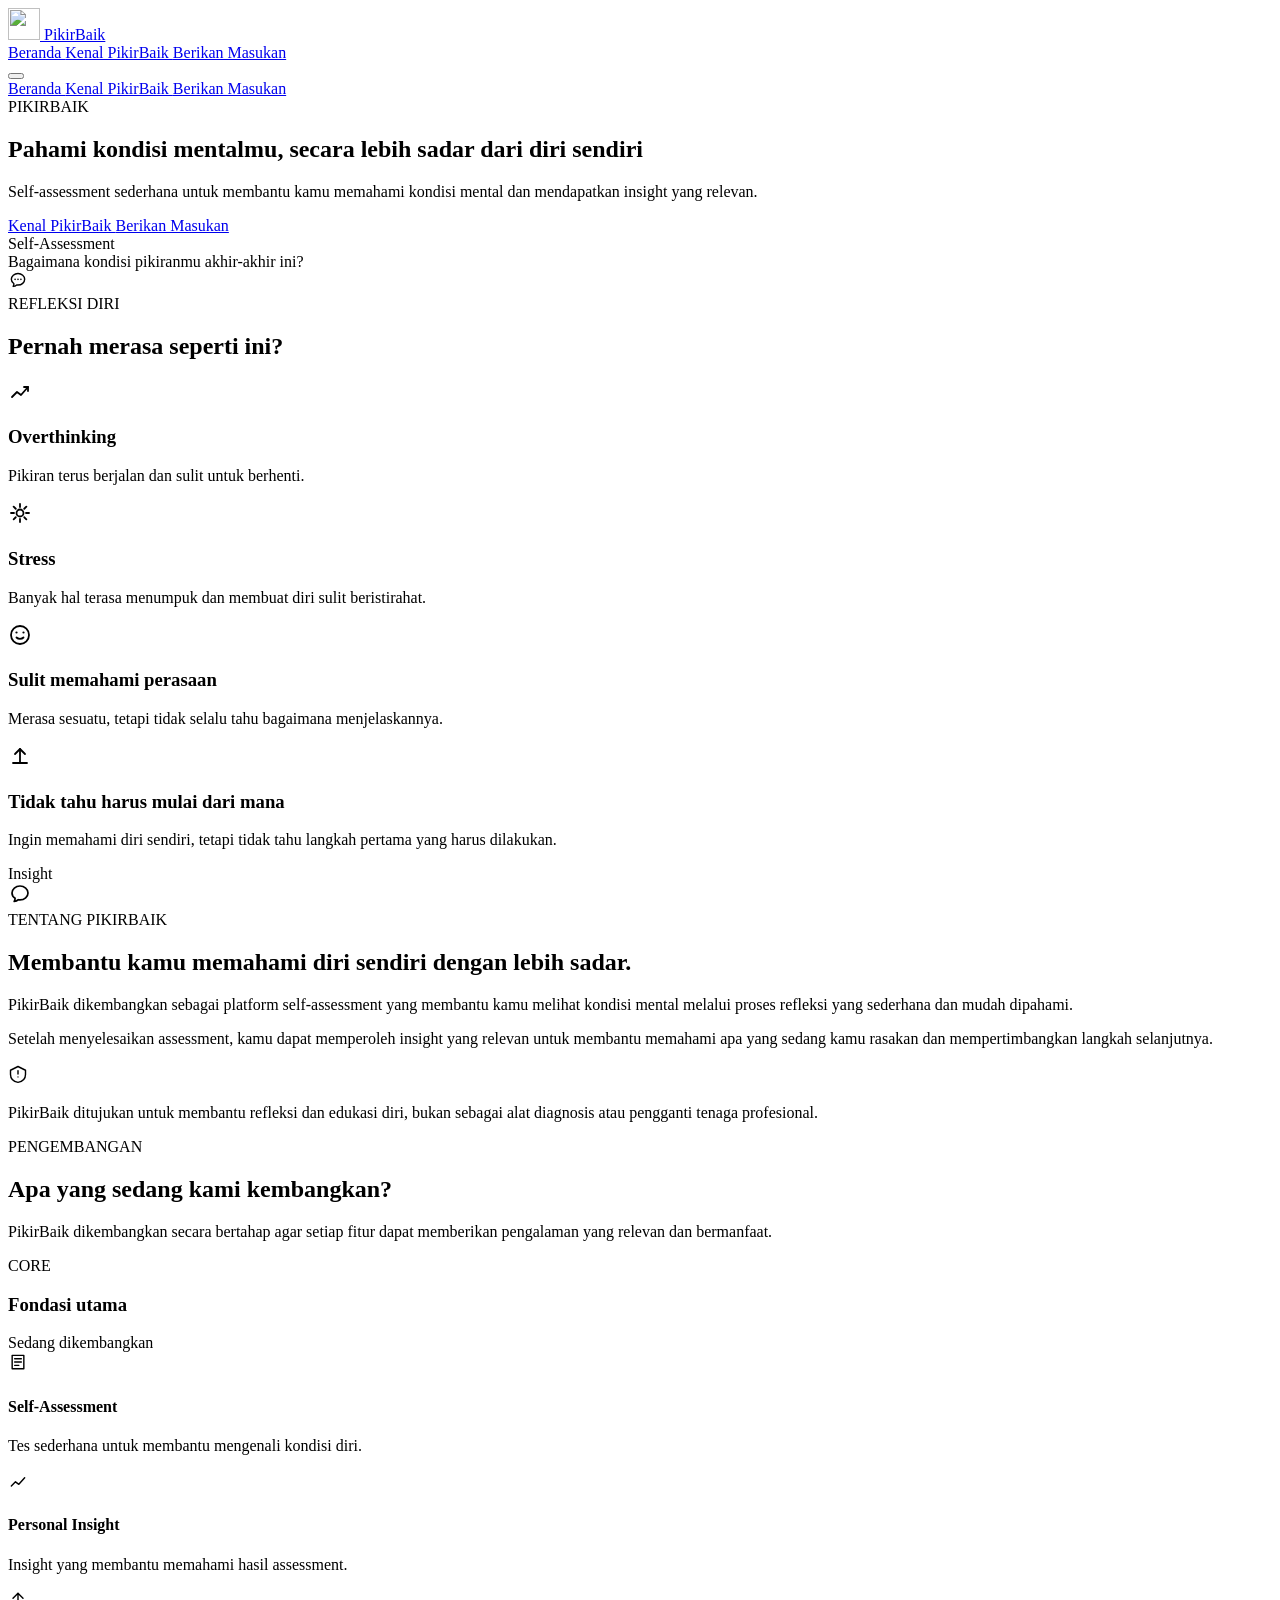
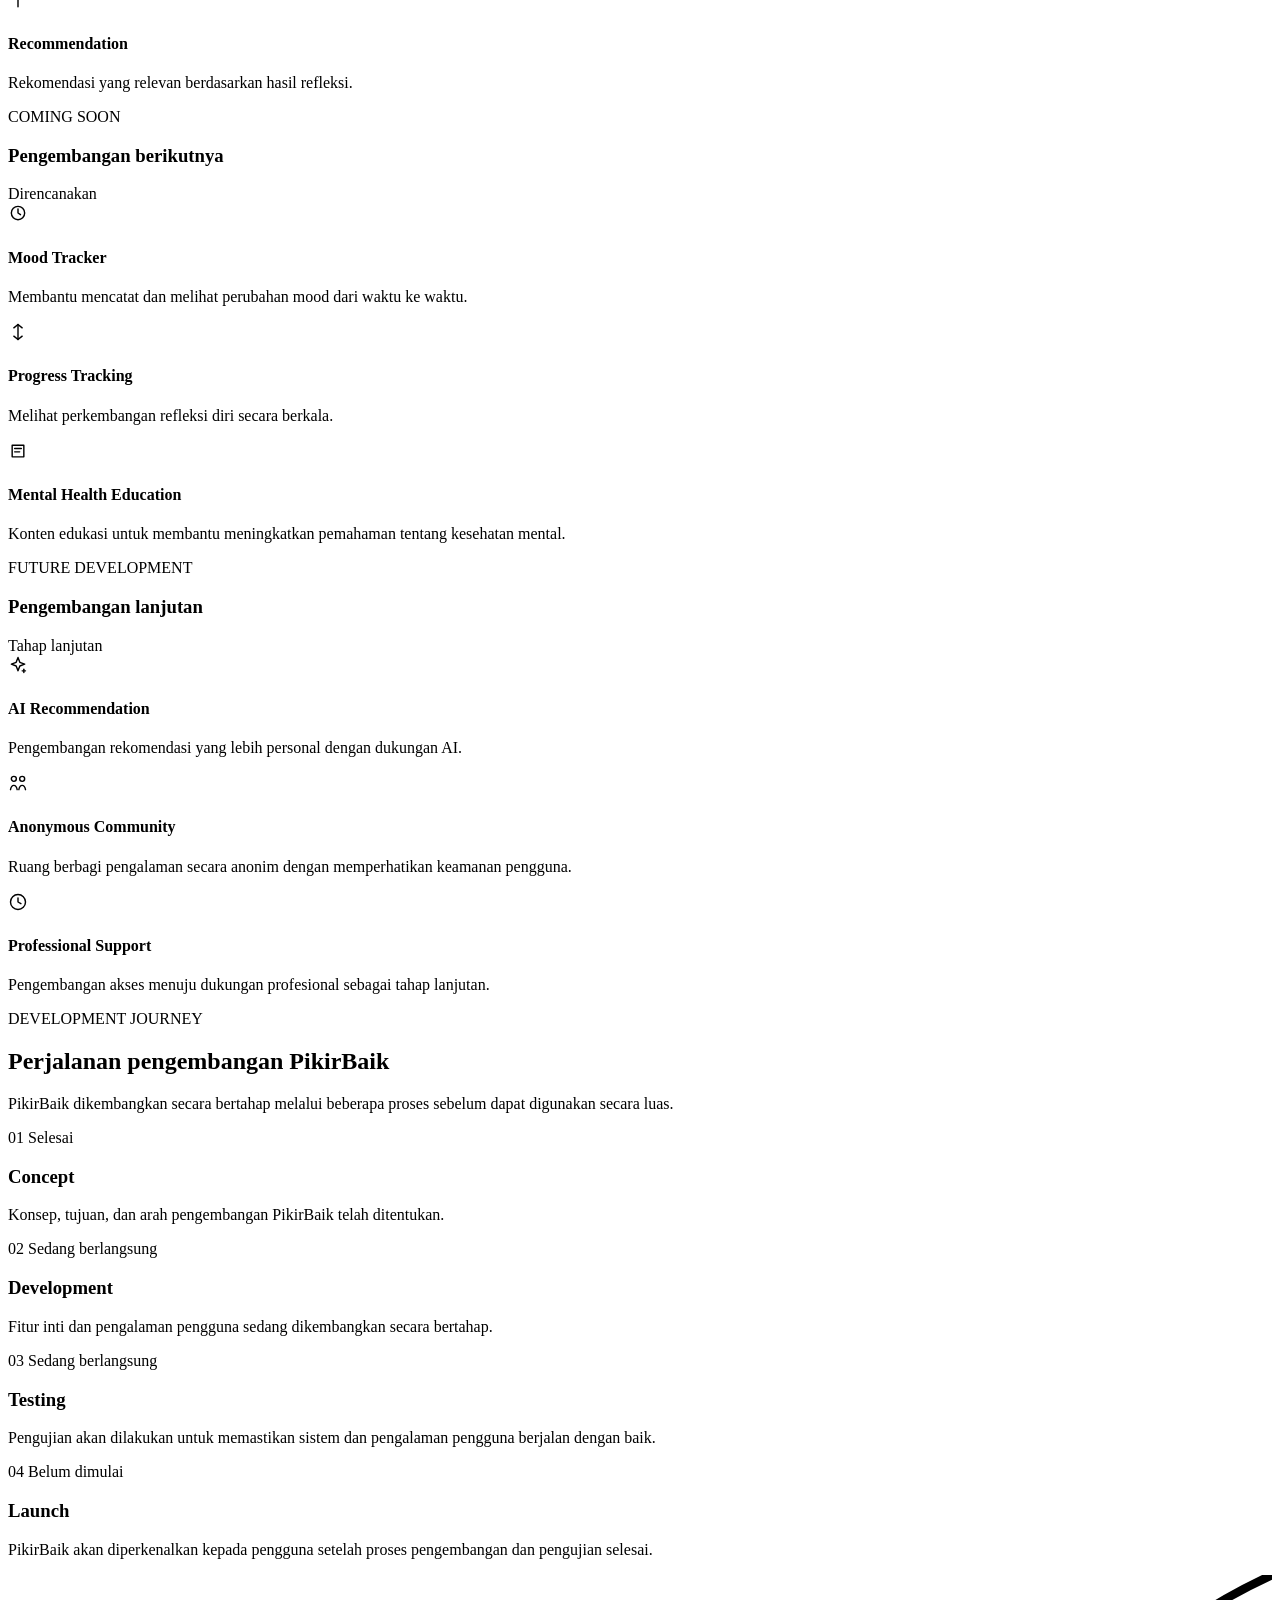
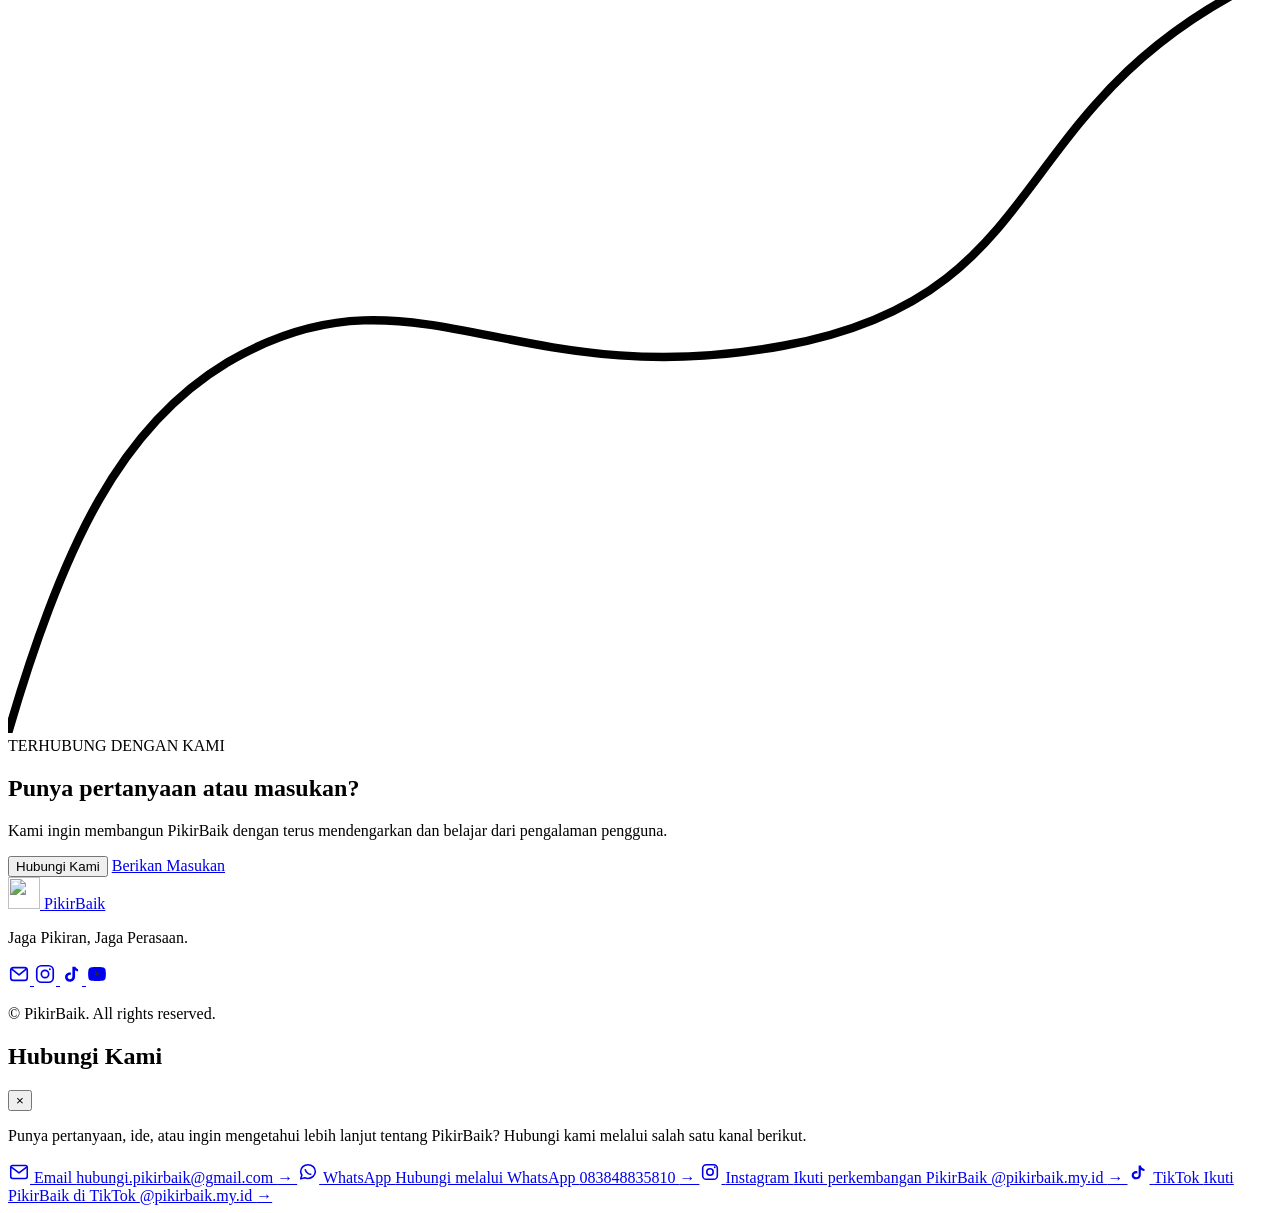
==== index.html @ a019f620 "Add files via upload" ====
<!DOCTYPE html>
<html lang="id">
<head>
    <meta charset="UTF-8">

    <meta
        name="viewport"
        content="width=device-width, initial-scale=1.0"
    >

    <meta
        name="description"
        content="PikirBaik adalah platform self-assessment yang membantu kamu memahami kondisi mental secara lebih sadar melalui refleksi, insight, dan rekomendasi yang relevan."
    >

    <meta
        name="robots"
        content="index, follow"
    >

    <meta
        name="theme-color"
        content="#7C6CE5"
    >

    <title>PikirBaik — Jaga Pikiran, Jaga Perasaan</title>

    <!-- =====================================================
         FONT
    ====================================================== -->
    <link
        rel="preconnect"
        href="https://fonts.googleapis.com"
    >

    <link
        rel="preconnect"
        href="https://fonts.gstatic.com"
        crossorigin
    >

    <link
        href="https://fonts.googleapis.com/css2?family=Inter:wght@400;500;600;700&display=swap"
        rel="stylesheet"
    >

    <!-- =====================================================
         STYLESHEET
    ====================================================== -->
    <link
        rel="stylesheet"
        href="css/style.css"
    >
</head>

<body>

    <!-- =====================================================
         HEADER / NAVIGATION
    ====================================================== -->

    <header class="site-header">

        <nav
            class="navbar container"
            aria-label="Navigasi utama"
        >

            <!-- Brand -->
            <a
                class="navbar-brand"
                href="index.html"
                aria-label="PikirBaik — Beranda"
            >
                <span
                    class="navbar-logo"
                    aria-hidden="true"
                >
                    <img
                        src="assets/images/logo.png"
                        alt=""
                        width="32"
                        height="32"
                    >
                </span>

                <span class="navbar-brand-text">
                    PikirBaik
                </span>
            </a>


            <!-- Desktop Navigation -->
            <div class="desktop-nav">

                <a
                    class="nav-link active"
                    href="index.html"
                    aria-current="page"
                >
                    Beranda
                </a>

                <a
                    class="nav-link"
                    href="kenal-pikirbaik.html"
                >
                    Kenal PikirBaik
                </a>

                <a
                    class="nav-link nav-link-button"
                    href="feedback.html"
                >
                    Berikan Masukan
                </a>

            </div>


            <!-- Mobile Menu Toggle -->
            <button
                class="mobile-menu-toggle"
                id="mobile-menu-toggle"
                type="button"
                aria-label="Buka menu navigasi"
                aria-expanded="false"
                aria-controls="mobile-nav"
            >
                <span aria-hidden="true"></span>
                <span aria-hidden="true"></span>
                <span aria-hidden="true"></span>
            </button>

        </nav>


        <!-- Mobile Navigation -->
        <div
            class="mobile-nav"
            id="mobile-nav"
            aria-hidden="true"
        >

            <div class="mobile-nav-inner">

                <a
                    class="mobile-nav-link active"
                    href="index.html"
                    aria-current="page"
                >
                    Beranda
                </a>

                <a
                    class="mobile-nav-link"
                    href="kenal-pikirbaik.html"
                >
                    Kenal PikirBaik
                </a>

                <a
                    class="mobile-nav-link mobile-nav-button"
                    href="feedback.html"
                >
                    Berikan Masukan
                </a>

            </div>

        </div>

    </header>


    <!-- =====================================================
         MAIN CONTENT
    ====================================================== -->

    <main>

        <!-- =================================================
             HERO
        ================================================== -->

        <section class="hero">

            <div class="container hero-grid">

                <!-- Hero Content -->
                <div class="hero-content">

                    <span class="section-badge">
                        PIKIRBAIK
                    </span>

                    <h1>
                        Pahami kondisi mentalmu, secara lebih sadar dari diri sendiri
                    </h1>

                    <p class="hero-description">
                        Self-assessment sederhana untuk membantu kamu memahami kondisi mental dan mendapatkan insight yang relevan.
                    </p>

                    <div class="hero-actions">

                        <a
                            class="btn btn-primary"
                            href="kenal-pikirbaik.html"
                        >
                            Kenal PikirBaik
                        </a>

                        <a
                            class="btn btn-secondary"
                            href="feedback.html"
                        >
                            Berikan Masukan
                        </a>

                    </div>

                </div>


                <!-- Hero Visual -->
                <div
                    class="hero-visual"
                    aria-hidden="true"
                >

                    <div class="hero-illustration">

                        <!-- Decorative background -->
                        <div class="hero-orbit hero-orbit-one"></div>
                        <div class="hero-orbit hero-orbit-two"></div>

                        <!-- Main UI Card -->
                        <div class="hero-ui-card">

                            <div class="hero-ui-header">

                                <span class="hero-ui-title">
                                    Self-Assessment
                                </span>

                                <div class="hero-ui-dots">
                                    <span></span>
                                    <span></span>
                                    <span></span>
                                </div>

                            </div>

                            <div class="hero-ui-question">
                                Bagaimana kondisi pikiranmu akhir-akhir ini?
                            </div>

                            <div class="hero-ui-options">

                                <div class="hero-ui-option">
                                    <span class="hero-ui-radio"></span>
                                    <span class="hero-ui-line"></span>
                                </div>

                                <div class="hero-ui-option">
                                    <span class="hero-ui-radio"></span>
                                    <span class="hero-ui-line"></span>
                                </div>

                                <div class="hero-ui-option">
                                    <span class="hero-ui-radio"></span>
                                    <span class="hero-ui-line"></span>
                                </div>

                            </div>

                        </div>


                        <!-- Floating Insight Card -->
                        <div class="hero-floating-card">

                            <div class="hero-floating-icon">
                                <svg
                                    viewBox="0 0 24 24"
                                    width="20"
                                    height="20"
                                    fill="none"
                                    xmlns="http://www.w3.org/2000/svg"
                                >
                                    <path
                                        d="M12 3C7.58 3 4 6.13 4 10C4 12.16 5.2 14.07 7.1 15.3C7.08 16.37 6.83 17.44 6.2 18.5C7.88 18.38 9.34 17.72 10.38 16.72C10.9 16.82 11.44 16.88 12 16.88C16.42 16.88 20 13.75 20 9.88C20 6.13 16.42 3 12 3Z"
                                        stroke="currentColor"
                                        stroke-width="1.7"
                                        stroke-linecap="round"
                                        stroke-linejoin="round"
                                    />

                                    <path
                                        d="M8.5 10H8.51M12 10H12.01M15.5 10H15.51"
                                        stroke="currentColor"
                                        stroke-width="2"
                                        stroke-linecap="round"
                                    />
                                </svg>
                            </div>

                            <div class="hero-floating-lines">
                                <span></span>
                                <span></span>
                            </div>

                        </div>

                    </div>

                </div>

            </div>

        </section>


        <!-- =================================================
             PROBLEM
        ================================================== -->

        <section
            class="section problem-section"
            id="masalah"
        >

            <div class="container">

                <div class="section-heading centered">

                    <span class="section-badge">
                        REFLEKSI DIRI
                    </span>

                    <h2>
                        Pernah merasa seperti ini?
                    </h2>

                </div>


                <div class="problem-grid">

                    <!-- Problem 01 -->
                    <article class="problem-card">

                        <div
                            class="problem-icon"
                            aria-hidden="true"
                        >
                            <svg
                                viewBox="0 0 24 24"
                                width="24"
                                height="24"
                                fill="none"
                                xmlns="http://www.w3.org/2000/svg"
                            >
                                <path
                                    d="M4 17L9 12L13 15L20 7"
                                    stroke="currentColor"
                                    stroke-width="1.8"
                                    stroke-linecap="round"
                                    stroke-linejoin="round"
                                />

                                <path
                                    d="M16 7H20V11"
                                    stroke="currentColor"
                                    stroke-width="1.8"
                                    stroke-linecap="round"
                                    stroke-linejoin="round"
                                />
                            </svg>
                        </div>

                        <h3>
                            Overthinking
                        </h3>

                        <p>
                            Pikiran terus berjalan dan sulit untuk berhenti.
                        </p>

                    </article>


                    <!-- Problem 02 -->
                    <article class="problem-card">

                        <div
                            class="problem-icon"
                            aria-hidden="true"
                        >
                            <svg
                                viewBox="0 0 24 24"
                                width="24"
                                height="24"
                                fill="none"
                                xmlns="http://www.w3.org/2000/svg"
                            >
                                <path
                                    d="M12 3V6"
                                    stroke="currentColor"
                                    stroke-width="1.8"
                                    stroke-linecap="round"
                                />

                                <path
                                    d="M12 18V21"
                                    stroke="currentColor"
                                    stroke-width="1.8"
                                    stroke-linecap="round"
                                />

                                <path
                                    d="M3 12H6"
                                    stroke="currentColor"
                                    stroke-width="1.8"
                                    stroke-linecap="round"
                                />

                                <path
                                    d="M18 12H21"
                                    stroke="currentColor"
                                    stroke-width="1.8"
                                    stroke-linecap="round"
                                />

                                <path
                                    d="M5.64 5.64L7.76 7.76"
                                    stroke="currentColor"
                                    stroke-width="1.8"
                                    stroke-linecap="round"
                                />

                                <path
                                    d="M16.24 16.24L18.36 18.36"
                                    stroke="currentColor"
                                    stroke-width="1.8"
                                    stroke-linecap="round"
                                />

                                <path
                                    d="M18.36 5.64L16.24 7.76"
                                    stroke="currentColor"
                                    stroke-width="1.8"
                                    stroke-linecap="round"
                                />

                                <path
                                    d="M7.76 16.24L5.64 18.36"
                                    stroke="currentColor"
                                    stroke-width="1.8"
                                    stroke-linecap="round"
                                />

                                <circle
                                    cx="12"
                                    cy="12"
                                    r="3.5"
                                    stroke="currentColor"
                                    stroke-width="1.8"
                                />
                            </svg>
                        </div>

                        <h3>
                            Stress
                        </h3>

                        <p>
                            Banyak hal terasa menumpuk dan membuat diri sulit beristirahat.
                        </p>

                    </article>


                    <!-- Problem 03 -->
                    <article class="problem-card">

                        <div
                            class="problem-icon"
                            aria-hidden="true"
                        >
                            <svg
                                viewBox="0 0 24 24"
                                width="24"
                                height="24"
                                fill="none"
                                xmlns="http://www.w3.org/2000/svg"
                            >
                                <path
                                    d="M12 21C16.97 21 21 16.97 21 12C21 7.03 16.97 3 12 3C7.03 3 3 7.03 3 12C3 16.97 7.03 21 12 21Z"
                                    stroke="currentColor"
                                    stroke-width="1.8"
                                />

                                <path
                                    d="M8.5 14.5C9.43 15.43 10.61 15.9 12 15.9C13.39 15.9 14.57 15.43 15.5 14.5"
                                    stroke="currentColor"
                                    stroke-width="1.8"
                                    stroke-linecap="round"
                                />

                                <path
                                    d="M8.5 9.5H8.51"
                                    stroke="currentColor"
                                    stroke-width="2.2"
                                    stroke-linecap="round"
                                />

                                <path
                                    d="M15.5 9.5H15.51"
                                    stroke="currentColor"
                                    stroke-width="2.2"
                                    stroke-linecap="round"
                                />
                            </svg>
                        </div>

                        <h3>
                            Sulit memahami perasaan
                        </h3>

                        <p>
                            Merasa sesuatu, tetapi tidak selalu tahu bagaimana menjelaskannya.
                        </p>

                    </article>


                    <!-- Problem 04 -->
                    <article class="problem-card">

                        <div
                            class="problem-icon"
                            aria-hidden="true"
                        >
                            <svg
                                viewBox="0 0 24 24"
                                width="24"
                                height="24"
                                fill="none"
                                xmlns="http://www.w3.org/2000/svg"
                            >
                                <path
                                    d="M12 19V5"
                                    stroke="currentColor"
                                    stroke-width="1.8"
                                    stroke-linecap="round"
                                />

                                <path
                                    d="M7 10L12 5L17 10"
                                    stroke="currentColor"
                                    stroke-width="1.8"
                                    stroke-linecap="round"
                                    stroke-linejoin="round"
                                />

                                <path
                                    d="M5 19H19"
                                    stroke="currentColor"
                                    stroke-width="1.8"
                                    stroke-linecap="round"
                                />
                            </svg>
                        </div>

                        <h3>
                            Tidak tahu harus mulai dari mana
                        </h3>

                        <p>
                            Ingin memahami diri sendiri, tetapi tidak tahu langkah pertama yang harus dilakukan.
                        </p>

                    </article>

                </div>

            </div>

        </section>


        <!-- =================================================
             SOLUTION
        ================================================== -->

        <section
            class="section solution-section"
            id="tentang-pikirbaik"
        >

            <div class="container solution-grid">

                <!-- Solution Visual -->
                <div
                    class="solution-visual"
                    aria-hidden="true"
                >

                    <div class="solution-illustration">

                        <div class="solution-card solution-card-main">

                            <div class="solution-card-header">

                                <span class="solution-card-label">
                                    Insight
                                </span>

                                <span class="solution-card-dot"></span>

                            </div>

                            <div class="solution-card-content">

                                <div class="solution-card-icon">
                                    <svg
                                        viewBox="0 0 24 24"
                                        width="24"
                                        height="24"
                                        fill="none"
                                        xmlns="http://www.w3.org/2000/svg"
                                    >
                                        <path
                                            d="M12 3C7.58 3 4 6.13 4 10C4 12.16 5.2 14.07 7.1 15.3C7.08 16.37 6.83 17.44 6.2 18.5C7.88 18.38 9.34 17.72 10.38 16.72C10.9 16.82 11.44 16.88 12 16.88C16.42 16.88 20 13.75 20 9.88C20 6.13 16.42 3 12 3Z"
                                            stroke="currentColor"
                                            stroke-width="1.7"
                                            stroke-linecap="round"
                                            stroke-linejoin="round"
                                        />
                                    </svg>
                                </div>

                                <div class="solution-card-lines">
                                    <span></span>
                                    <span></span>
                                    <span></span>
                                </div>

                            </div>

                        </div>

                    </div>

                </div>


                <!-- Solution Content -->
                <div class="solution-content">

                    <span class="section-badge">
                        TENTANG PIKIRBAIK
                    </span>

                    <h2>
                        Membantu kamu memahami diri sendiri dengan lebih sadar.
                    </h2>

                    <p>
                        PikirBaik dikembangkan sebagai platform self-assessment yang membantu kamu melihat kondisi mental melalui proses refleksi yang sederhana dan mudah dipahami.
                    </p>

                    <p>
                        Setelah menyelesaikan assessment, kamu dapat memperoleh insight yang relevan untuk membantu memahami apa yang sedang kamu rasakan dan mempertimbangkan langkah selanjutnya.
                    </p>

                    <div class="disclaimer">

                        <div
                            class="disclaimer-icon"
                            aria-hidden="true"
                        >
                            <svg
                                viewBox="0 0 24 24"
                                width="20"
                                height="20"
                                fill="none"
                                xmlns="http://www.w3.org/2000/svg"
                            >
                                <path
                                    d="M12 3L21 7.5V12.5C21 17.2 17.8 20.8 12 22C6.2 20.8 3 17.2 3 12.5V7.5L12 3Z"
                                    stroke="currentColor"
                                    stroke-width="1.7"
                                    stroke-linejoin="round"
                                />

                                <path
                                    d="M12 8V12"
                                    stroke="currentColor"
                                    stroke-width="1.7"
                                    stroke-linecap="round"
                                />

                                <circle
                                    cx="12"
                                    cy="15.5"
                                    r="0.8"
                                    fill="currentColor"
                                />
                            </svg>
                        </div>

                        <p>
                            PikirBaik ditujukan untuk membantu refleksi dan edukasi diri, bukan sebagai alat diagnosis atau pengganti tenaga profesional.
                        </p>

                    </div>

                </div>

            </div>

        </section>


        <!-- =================================================
             FEATURES / DEVELOPMENT
        ================================================== -->

        <section
            class="section features-section"
            id="pengembangan"
        >

            <div class="container">

                <div class="section-heading centered">

                    <span class="section-badge">
                        PENGEMBANGAN
                    </span>

                    <h2>
                        Apa yang sedang kami kembangkan?
                    </h2>

                    <p>
                        PikirBaik dikembangkan secara bertahap agar setiap fitur dapat memberikan pengalaman yang relevan dan bermanfaat.
                    </p>

                </div>


                <div class="features-grid">

                    <!-- CORE -->
                    <article class="feature-group-card">

                        <div class="feature-group-header">

                            <div>
                                <span class="feature-group-badge">
                                    CORE
                                </span>

                                <h3>
                                    Fondasi utama
                                </h3>
                            </div>

                            <span class="feature-group-status">
                                Sedang dikembangkan
                            </span>

                        </div>


                        <div class="feature-list">

                            <div class="feature-item">

                                <div
                                    class="feature-item__icon"
                                    aria-hidden="true"
                                >
                                    <svg
                                        viewBox="0 0 24 24"
                                        width="20"
                                        height="20"
                                        fill="none"
                                        xmlns="http://www.w3.org/2000/svg"
                                    >
                                        <path
                                            d="M5 4H19V20H5V4Z"
                                            stroke="currentColor"
                                            stroke-width="1.7"
                                            stroke-linejoin="round"
                                        />

                                        <path
                                            d="M8 8H16"
                                            stroke="currentColor"
                                            stroke-width="1.7"
                                            stroke-linecap="round"
                                        />

                                        <path
                                            d="M8 12H16"
                                            stroke="currentColor"
                                            stroke-width="1.7"
                                            stroke-linecap="round"
                                        />

                                        <path
                                            d="M8 16H13"
                                            stroke="currentColor"
                                            stroke-width="1.7"
                                            stroke-linecap="round"
                                        />
                                    </svg>
                                </div>

                                <div>
                                    <h4 class="feature-item-title">
                                        Self-Assessment
                                    </h4>

                                    <p class="feature-item-description">
                                        Tes sederhana untuk membantu mengenali kondisi diri.
                                    </p>
                                </div>

                            </div>


                            <div class="feature-item">

                                <div
                                    class="feature-item__icon"
                                    aria-hidden="true"
                                >
                                    <svg
                                        viewBox="0 0 24 24"
                                        width="20"
                                        height="20"
                                        fill="none"
                                        xmlns="http://www.w3.org/2000/svg"
                                    >
                                        <path
                                            d="M4 18L9 13L13 16L20 8"
                                            stroke="currentColor"
                                            stroke-width="1.7"
                                            stroke-linecap="round"
                                            stroke-linejoin="round"
                                        />
                                    </svg>
                                </div>

                                <div>
                                    <h4 class="feature-item-title">
                                        Personal Insight
                                    </h4>

                                    <p class="feature-item-description">
                                        Insight yang membantu memahami hasil assessment.
                                    </p>
                                </div>

                            </div>


                            <div class="feature-item">

                                <div
                                    class="feature-item__icon"
                                    aria-hidden="true"
                                >
                                    <svg
                                        viewBox="0 0 24 24"
                                        width="20"
                                        height="20"
                                        fill="none"
                                        xmlns="http://www.w3.org/2000/svg"
                                    >
                                        <path
                                            d="M12 4V20"
                                            stroke="currentColor"
                                            stroke-width="1.7"
                                            stroke-linecap="round"
                                        />

                                        <path
                                            d="M6 10L12 4L18 10"
                                            stroke="currentColor"
                                            stroke-width="1.7"
                                            stroke-linecap="round"
                                            stroke-linejoin="round"
                                        />
                                    </svg>
                                </div>

                                <div>
                                    <h4 class="feature-item-title">
                                        Recommendation
                                    </h4>

                                    <p class="feature-item-description">
                                        Rekomendasi yang relevan berdasarkan hasil refleksi.
                                    </p>
                                </div>

                            </div>

                        </div>

                    </article>


                    <!-- COMING SOON -->
                    <article class="feature-group-card">

                        <div class="feature-group-header">

                            <div>
                                <span class="feature-group-badge">
                                    COMING SOON
                                </span>

                                <h3>
                                    Pengembangan berikutnya
                                </h3>
                            </div>

                            <span class="feature-group-status">
                                Direncanakan
                            </span>

                        </div>


                        <div class="feature-list">

                            <div class="feature-item">

                                <div
                                    class="feature-item__icon"
                                    aria-hidden="true"
                                >
                                    <svg
                                        viewBox="0 0 24 24"
                                        width="20"
                                        height="20"
                                        fill="none"
                                        xmlns="http://www.w3.org/2000/svg"
                                    >
                                        <circle
                                            cx="12"
                                            cy="12"
                                            r="8"
                                            stroke="currentColor"
                                            stroke-width="1.7"
                                        />

                                        <path
                                            d="M12 7V12L15 14"
                                            stroke="currentColor"
                                            stroke-width="1.7"
                                            stroke-linecap="round"
                                            stroke-linejoin="round"
                                        />
                                    </svg>
                                </div>

                                <div>
                                    <h4 class="feature-item-title">
                                        Mood Tracker
                                    </h4>

                                    <p class="feature-item-description">
                                        Membantu mencatat dan melihat perubahan mood dari waktu ke waktu.
                                    </p>
                                </div>

                            </div>


                            <div class="feature-item">

                                <div
                                    class="feature-item__icon"
                                    aria-hidden="true"
                                >
                                    <svg
                                        viewBox="0 0 24 24"
                                        width="20"
                                        height="20"
                                        fill="none"
                                        xmlns="http://www.w3.org/2000/svg"
                                    >
                                        <path
                                            d="M12 3V21"
                                            stroke="currentColor"
                                            stroke-width="1.7"
                                            stroke-linecap="round"
                                        />

                                        <path
                                            d="M7 7L12 3L17 7"
                                            stroke="currentColor"
                                            stroke-width="1.7"
                                            stroke-linecap="round"
                                            stroke-linejoin="round"
                                        />

                                        <path
                                            d="M7 17L12 21L17 17"
                                            stroke="currentColor"
                                            stroke-width="1.7"
                                            stroke-linecap="round"
                                            stroke-linejoin="round"
                                        />
                                    </svg>
                                </div>

                                <div>
                                    <h4 class="feature-item-title">
                                        Progress Tracking
                                    </h4>

                                    <p class="feature-item-description">
                                        Melihat perkembangan refleksi diri secara berkala.
                                    </p>
                                </div>

                            </div>


                            <div class="feature-item">

                                <div
                                    class="feature-item__icon"
                                    aria-hidden="true"
                                >
                                    <svg
                                        viewBox="0 0 24 24"
                                        width="20"
                                        height="20"
                                        fill="none"
                                        xmlns="http://www.w3.org/2000/svg"
                                    >
                                        <path
                                            d="M5 5H19V19H5V5Z"
                                            stroke="currentColor"
                                            stroke-width="1.7"
                                            stroke-linejoin="round"
                                        />

                                        <path
                                            d="M8 9H16"
                                            stroke="currentColor"
                                            stroke-width="1.7"
                                            stroke-linecap="round"
                                        />

                                        <path
                                            d="M8 13H14"
                                            stroke="currentColor"
                                            stroke-width="1.7"
                                            stroke-linecap="round"
                                        />
                                    </svg>
                                </div>

                                <div>
                                    <h4 class="feature-item-title">
                                        Mental Health Education
                                    </h4>

                                    <p class="feature-item-description">
                                        Konten edukasi untuk membantu meningkatkan pemahaman tentang kesehatan mental.
                                    </p>
                                </div>

                            </div>

                        </div>

                    </article>


                    <!-- FUTURE -->
                    <article class="feature-group-card">

                        <div class="feature-group-header">

                            <div>
                                <span class="feature-group-badge">
                                    FUTURE DEVELOPMENT
                                </span>

                                <h3>
                                    Pengembangan lanjutan
                                </h3>
                            </div>

                            <span class="feature-group-status">
                                Tahap lanjutan
                            </span>

                        </div>


                        <div class="feature-list">

                            <div class="feature-item">

                                <div
                                    class="feature-item__icon"
                                    aria-hidden="true"
                                >
                                    <svg
                                        viewBox="0 0 24 24"
                                        width="20"
                                        height="20"
                                        fill="none"
                                        xmlns="http://www.w3.org/2000/svg"
                                    >
                                        <path
                                            d="M12 3L14.2 8.8L20 11L14.2 13.2L12 19L9.8 13.2L4 11L9.8 8.8L12 3Z"
                                            stroke="currentColor"
                                            stroke-width="1.7"
                                            stroke-linejoin="round"
                                        />

                                        <path
                                            d="M19 17V21"
                                            stroke="currentColor"
                                            stroke-width="1.7"
                                            stroke-linecap="round"
                                        />

                                        <path
                                            d="M17 19H21"
                                            stroke="currentColor"
                                            stroke-width="1.7"
                                            stroke-linecap="round"
                                        />
                                    </svg>
                                </div>

                                <div>
                                    <h4 class="feature-item-title">
                                        AI Recommendation
                                    </h4>

                                    <p class="feature-item-description">
                                        Pengembangan rekomendasi yang lebih personal dengan dukungan AI.
                                    </p>
                                </div>

                            </div>


                            <div class="feature-item">

                                <div
                                    class="feature-item__icon"
                                    aria-hidden="true"
                                >
                                    <svg
                                        viewBox="0 0 24 24"
                                        width="20"
                                        height="20"
                                        fill="none"
                                        xmlns="http://www.w3.org/2000/svg"
                                    >
                                        <path
                                            d="M7 10C5.34 10 4 8.66 4 7C4 5.34 5.34 4 7 4C8.66 4 10 5.34 10 7C10 8.66 8.66 10 7 10Z"
                                            stroke="currentColor"
                                            stroke-width="1.7"
                                        />

                                        <path
                                            d="M17 10C15.34 10 14 8.66 14 7C14 5.34 15.34 4 17 4C18.66 4 20 5.34 20 7C20 8.66 18.66 10 17 10Z"
                                            stroke="currentColor"
                                            stroke-width="1.7"
                                        />

                                        <path
                                            d="M3 20C3.6 16.7 5.1 14.8 7 14.8C8.9 14.8 10.4 16.7 11 20"
                                            stroke="currentColor"
                                            stroke-width="1.7"
                                            stroke-linecap="round"
                                        />

                                        <path
                                            d="M13 20C13.6 16.7 15.1 14.8 17 14.8C18.9 14.8 20.4 16.7 21 20"
                                            stroke="currentColor"
                                            stroke-width="1.7"
                                            stroke-linecap="round"
                                        />
                                    </svg>
                                </div>

                                <div>
                                    <h4 class="feature-item-title">
                                        Anonymous Community
                                    </h4>

                                    <p class="feature-item-description">
                                        Ruang berbagi pengalaman secara anonim dengan memperhatikan keamanan pengguna.
                                    </p>
                                </div>

                            </div>


                            <div class="feature-item">

                                <div
                                    class="feature-item__icon"
                                    aria-hidden="true"
                                >
                                    <svg
                                        viewBox="0 0 24 24"
                                        width="20"
                                        height="20"
                                        fill="none"
                                        xmlns="http://www.w3.org/2000/svg"
                                    >
                                        <path
                                            d="M12 21C16.97 21 21 16.97 21 12C21 7.03 16.97 3 12 3C7.03 3 3 7.03 3 12C3 16.97 7.03 21 12 21Z"
                                            stroke="currentColor"
                                            stroke-width="1.7"
                                        />

                                        <path
                                            d="M12 7V12L15.5 14"
                                            stroke="currentColor"
                                            stroke-width="1.7"
                                            stroke-linecap="round"
                                            stroke-linejoin="round"
                                        />
                                    </svg>
                                </div>

                                <div>
                                    <h4 class="feature-item-title">
                                        Professional Support
                                    </h4>

                                    <p class="feature-item-description">
                                        Pengembangan akses menuju dukungan profesional sebagai tahap lanjutan.
                                    </p>
                                </div>

                            </div>

                        </div>

                    </article>

                </div>

            </div>

        </section>


        <!-- =================================================
             DEVELOPMENT JOURNEY
        ================================================== -->

        <section
            class="section development-section"
            id="perjalanan-pengembangan"
        >

            <div class="container development-layout">

                <div class="development-intro">

                    <span class="section-badge">
                        DEVELOPMENT JOURNEY
                    </span>

                    <h2>
                        Perjalanan pengembangan PikirBaik
                    </h2>

                    <p>
                        PikirBaik dikembangkan secara bertahap melalui beberapa proses sebelum dapat digunakan secara luas.
                    </p>

                </div>


                <div class="development-timeline">

                    <!-- Step 01 -->
                    <article class="development-item completed">

                        <div
                            class="development-node"
                            aria-hidden="true"
                        >
                            <span></span>
                        </div>

                        <div class="development-item-content">

                            <div class="development-item-header">

                                <span class="development-item-number">
                                    01
                                </span>

                                <span class="development-item-status">
                                    Selesai
                                </span>

                            </div>

                            <h3>
                                Concept
                            </h3>

                            <p>
                                Konsep, tujuan, dan arah pengembangan PikirBaik telah ditentukan.
                            </p>

                        </div>

                    </article>


                    <!-- Step 02 -->
                    <article class="development-item active">

                        <div
                            class="development-node"
                            aria-hidden="true"
                        >
                            <span></span>
                        </div>

                        <div class="development-item-content">

                            <div class="development-item-header">

                                <span class="development-item-number">
                                    02
                                </span>

                                <span class="development-item-status">
                                    Sedang berlangsung
                                </span>

                            </div>

                            <h3>
                                Development
                            </h3>

                            <p>
                                Fitur inti dan pengalaman pengguna sedang dikembangkan secara bertahap.
                            </p>

                        </div>

                    </article>


                    <!-- Step 03 -->
                    <article class="development-item active">

                        <div
                            class="development-node"
                            aria-hidden="true"
                        >
                            <span></span>
                        </div>

                        <div class="development-item-content">

                            <div class="development-item-header">

                                <span class="development-item-number">
                                    03
                                </span>

                                <span class="development-item-status">
                                    Sedang berlangsung
                                </span>

                            </div>

                            <h3>
                                Testing
                            </h3>

                            <p>
                                Pengujian akan dilakukan untuk memastikan sistem dan pengalaman pengguna berjalan dengan baik.
                            </p>

                        </div>

                    </article>


                    <!-- Step 04 -->
                    <article class="development-item">

                        <div
                            class="development-node"
                            aria-hidden="true"
                        >
                            <span></span>
                        </div>

                        <div class="development-item-content">

                            <div class="development-item-header">

                                <span class="development-item-number">
                                    04
                                </span>

                                <span class="development-item-status">
                                    Belum dimulai
                                </span>

                            </div>

                            <h3>
                                Launch
                            </h3>

                            <p>
                                PikirBaik akan diperkenalkan kepada pengguna setelah proses pengembangan dan pengujian selesai.
                            </p>

                        </div>

                    </article>

                </div>

            </div>

        </section>


        <!-- =================================================
             CTA
        ================================================== -->

        <section class="section cta-section">

            <div class="container">

                <div class="cta-card">

                    <div
                        class="cta-card__decoration"
                        aria-hidden="true"
                    >
                        <svg
                            viewBox="0 0 300 180"
                            preserveAspectRatio="none"
                            xmlns="http://www.w3.org/2000/svg"
                        >
                            <path
                                d="M300 0C235 30 250 76 184 88C119 100 96 66 52 92C27 107 13 135 0 180"
                                fill="none"
                                stroke="currentColor"
                                stroke-width="2"
                                stroke-linecap="round"
                            />
                        </svg>
                    </div>


                    <div class="cta-content">

                        <span class="section-badge">
                            TERHUBUNG DENGAN KAMI
                        </span>

                        <h2>
                            Punya pertanyaan atau masukan?
                        </h2>

                        <p>
                            Kami ingin membangun PikirBaik dengan terus mendengarkan dan belajar dari pengalaman pengguna.
                        </p>

                    </div>


                    <div class="cta-actions">

                        <button
                            class="btn btn-primary"
                            type="button"
                            data-modal-target="contact-modal"
                        >
                            Hubungi Kami
                        </button>

                        <a
                            class="btn btn-secondary"
                            href="feedback.html"
                        >
                            Berikan Masukan
                        </a>

                    </div>

                </div>

            </div>

        </section>

    </main>


    <!-- =====================================================
     FOOTER
    ====================================================== -->

    <footer class="site-footer">

        <div class="container footer-content">

            <!-- Footer Brand -->
            <div class="footer-brand">

                <a
                    class="footer-brand-link"
                    href="index.html"
                    aria-label="PikirBaik — Beranda"
                >

                    <span
                        class="footer-logo"
                        aria-hidden="true"
                    >
                        <img
                            src="assets/images/logo.png"
                            alt=""
                            width="32"
                            height="32"
                        >
                    </span>

                    <span class="navbar-brand-text">
                        PikirBaik
                    </span>

                </a>

                <p class="footer-tagline">
                    Jaga Pikiran, Jaga Perasaan.
                </p>

            </div>


            <!-- Footer Social & Contact -->
            <div
                class="footer-social"
                aria-label="Kontak dan media sosial PikirBaik"
            >

                <!-- Email -->
                <a
                    class="footer-social-link"
                    href="https://mail.google.com/mail/u/0/?view=cm&fs=1&to=hubungi.pikirbaik@gmail.com"
                    target="_blank"
                    rel="noopener noreferrer"
                    aria-label="Email PikirBaik"
                    title="Email PikirBaik"
                >
                    <svg
                        viewBox="0 0 24 24"
                        width="22"
                        height="22"
                        fill="none"
                        xmlns="http://www.w3.org/2000/svg"
                        aria-hidden="true"
                    >
                        <rect
                            x="3"
                            y="5"
                            width="18"
                            height="14"
                            rx="3"
                            stroke="currentColor"
                            stroke-width="1.8"
                        />

                        <path
                            d="M4.5 7L12 13L19.5 7"
                            stroke="currentColor"
                            stroke-width="1.8"
                            stroke-linecap="round"
                            stroke-linejoin="round"
                        />
                    </svg>
                </a>

                <!-- Instagram -->
                <a
                    class="footer-social-link"
                    href="https://www.instagram.com/pikirbaik.my.id"
                    target="_blank"
                    rel="noopener noreferrer"
                    aria-label="Instagram PikirBaik"
                    title="Instagram PikirBaik"
                >
                    <svg
                        viewBox="0 0 24 24"
                        width="22"
                        height="22"
                        fill="none"
                        xmlns="http://www.w3.org/2000/svg"
                        aria-hidden="true"
                    >
                        <rect
                            x="3"
                            y="3"
                            width="18"
                            height="18"
                            rx="5"
                            stroke="currentColor"
                            stroke-width="1.8"
                        />

                        <circle
                            cx="12"
                            cy="12"
                            r="4"
                            stroke="currentColor"
                            stroke-width="1.8"
                        />

                        <circle
                            cx="17.3"
                            cy="6.8"
                            r="1.1"
                            fill="currentColor"
                        />
                    </svg>
                </a>

                <!-- TikTok -->
                <a
                    class="footer-social-link"
                    href="https://www.tiktok.com/@pikirbaik7?_r=1&_t=ZS-99lAT5Mx0ad"
                    target="_blank"
                    rel="noopener noreferrer"
                    aria-label="TikTok PikirBaik"
                    title="TikTok PikirBaik"
                >
                    <svg
                        viewBox="0 0 24 24"
                        width="22"
                        height="22"
                        fill="currentColor"
                        xmlns="http://www.w3.org/2000/svg"
                        aria-hidden="true"
                    >
                        <path
                            d="M16.7 4.2C17.3 5.5 18.3 6.4 19.7 6.7V9.2C18.5 9.1 17.4 8.7 16.4 8V14.7C16.4 18.2 14.1 20.4 10.8 20.4C7.7 20.4 5.5 18.4 5.5 15.5C5.5 12.5 7.8 10.3 11 10.3C11.3 10.3 11.6 10.3 11.9 10.4V13C11.6 12.9 11.3 12.8 11 12.8C9.5 12.8 8.4 13.8 8.4 15.3C8.4 16.7 9.4 17.7 10.8 17.7C12.5 17.7 13.5 16.6 13.5 14.8V4.2H16.7Z"
                        />
                    </svg>
                </a>

                <!-- YouTube -->
                <a
                    class="footer-social-link"
                    href="https://www.youtube.com/@pikirbaik.self-assessment"
                    target="_blank"
                    rel="noopener noreferrer"
                    aria-label="YouTube PikirBaik"
                    title="YouTube PikirBaik"
                >
                    <svg
                        viewBox="0 0 24 24"
                        width="22"
                        height="22"
                        fill="currentColor"
                        xmlns="http://www.w3.org/2000/svg"
                        aria-hidden="true"
                    >
                        <path
                            d="M21.2 7.1C20.9 6 20 5.1 18.9 4.8C16.9 4.3 12 4.3 12 4.3C12 4.3 7.1 4.3 5.1 4.8C4 5.1 3.1 6 2.8 7.1C2.3 9.1 2.3 12 2.3 12C2.3 12 2.3 14.9 2.8 16.9C3.1 18 4 18.9 5.1 19.2C7.1 19.7 12 19.7 12 19.7C12 19.7 16.9 19.7 18.9 19.2C20 18.9 20.9 18 21.2 16.9C21.7 14.9 21.7 12 21.7 12C21.7 12 21.7 9.1 21.2 7.1C21.2 7.1 21.2 7.1 21.2 7.1Z"
                        />

                        <path
                            d="M10.1 15.3L15.1 12L10.1 8.7V15.3Z"
                            fill="#25233A"
                        />
                    </svg>
                </a>

            </div>

        </div>


        <div class="container footer-bottom">

            <p>
                &copy;
                <span data-current-year></span>
                PikirBaik. All rights reserved.
            </p>

        </div>

    </footer>

    <!-- =====================================================
         CONTACT MODAL
    ====================================================== -->

    <div
        class="modal"
        id="contact-modal"
        aria-hidden="true"
        role="dialog"
        aria-modal="true"
        aria-labelledby="contact-modal-title"
        inert
    >

        <div class="modal-overlay" data-modal-close></div>

            <div class="modal-container">

                <div class="modal-header">

                    <h2 id="contact-modal-title">
                        Hubungi Kami
                    </h2>

                    <button
                        class="modal-close"
                        type="button"
                        data-modal-close
                        aria-label="Tutup modal"
                    >
                        &times;
                    </button>

                </div>


                <div class="modal-body">

                    <p>
                        Punya pertanyaan, ide, atau ingin mengetahui lebih lanjut tentang PikirBaik? Hubungi kami melalui salah satu kanal berikut.
                    </p>


                    <div class="contact-list">

                        <!-- Email -->
                        <a
                            class="contact-item"
                            href="https://mail.google.com/mail/u/0/?view=cm&fs=1&to=hubungi.pikirbaik@gmail.com"
                        >

                            <span
                                class="contact-item__icon"
                                aria-hidden="true"
                            >
                                <svg
                                    viewBox="0 0 24 24"
                                    width="22"
                                    height="22"
                                    fill="none"
                                    xmlns="http://www.w3.org/2000/svg"
                                >
                                    <rect
                                        x="3"
                                        y="5"
                                        width="18"
                                        height="14"
                                        rx="2"
                                        stroke="currentColor"
                                        stroke-width="1.7"
                                    />

                                    <path
                                        d="M4 7L12 13L20 7"
                                        stroke="currentColor"
                                        stroke-width="1.7"
                                        stroke-linecap="round"
                                        stroke-linejoin="round"
                                    />
                                </svg>
                            </span>

                            <span class="contact-item__content">

                                <span class="contact-item__label">
                                    Email
                                </span>

                                <span>
                                    hubungi.pikirbaik@gmail.com
                                </span>

                            </span>

                            <span
                                class="contact-item__arrow"
                                aria-hidden="true"
                            >
                                →
                            </span>

                        </a>


                        <!-- WhatsApp -->
                        <a
                            class="contact-item"
                            href="https://wa.me/6283848835810?text=Halo%20PikirBaik%20%F0%9F%91%8B%0ASaya%20tertarik%20dengan%20PikirBaik%20dan%20ingin%20mengetahui%20lebih%20lanjut.%20Boleh%20saya%20mendapatkan%20informasinya%3F"
                            target="_blank"
                            rel="noopener noreferrer"
                        >

                            <span
                                class="contact-item__icon"
                                aria-hidden="true"
                            >
                                <svg
                                    viewBox="0 0 24 24"
                                    width="22"
                                    height="22"
                                    fill="none"
                                    xmlns="http://www.w3.org/2000/svg"
                                >
                                    <path
                                        d="M20 11.5C20 15.64 16.42 19 12 19C10.72 19 9.52 18.71 8.47 18.2L4 19.5L5.34 15.31C4.49 14.22 4 12.9 4 11.5C4 7.36 7.58 4 12 4C16.42 4 20 7.36 20 11.5Z"
                                        stroke="currentColor"
                                        stroke-width="1.7"
                                        stroke-linejoin="round"
                                    />

                                    <path
                                        d="M9 9.5C9.2 11.1 10.6 12.8 12.2 13.7C13.05 14.18 14.07 14.48 15 14.5"
                                        stroke="currentColor"
                                        stroke-width="1.7"
                                        stroke-linecap="round"
                                    />
                                </svg>
                            </span>

                            <span class="contact-item__content">

                                <span class="contact-item__label">
                                    WhatsApp
                                </span>

                                <span>
                                    Hubungi melalui WhatsApp
                                </span>

                                <span>
                                    083848835810
                                </span>

                            </span>

                            <span
                                class="contact-item__arrow"
                                aria-hidden="true"
                            >
                                →
                            </span>

                        </a>


                        <!-- Instagram -->
                        <a
                            class="contact-item"
                            href="https://www.instagram.com/pikirbaik.my.id"
                            target="_blank"
                            rel="noopener noreferrer"
                        >

                            <span
                                class="contact-item__icon"
                                aria-hidden="true"
                            >
                                <svg
                                    viewBox="0 0 24 24"
                                    width="22"
                                    height="22"
                                    fill="none"
                                    xmlns="http://www.w3.org/2000/svg"
                                >
                                    <rect
                                        x="4"
                                        y="4"
                                        width="16"
                                        height="16"
                                        rx="4"
                                        stroke="currentColor"
                                        stroke-width="1.7"
                                    />

                                    <circle
                                        cx="12"
                                        cy="12"
                                        r="3.5"
                                        stroke="currentColor"
                                        stroke-width="1.7"
                                    />

                                    <circle
                                        cx="17.2"
                                        cy="6.8"
                                        r="1"
                                        fill="currentColor"
                                    />
                                </svg>
                            </span>

                            <span class="contact-item__content">

                                <span class="contact-item__label">
                                    Instagram
                                </span>

                                <span>
                                    Ikuti perkembangan PikirBaik
                                </span>

                                <span>
                                    @pikirbaik.my.id
                                </span>

                            </span>

                            <span
                                class="contact-item__arrow"
                                aria-hidden="true"
                            >
                                →
                            </span>

                        </a>


                        <!-- TikTok -->
                        <a
                            class="contact-item"
                            href="https://www.tiktok.com/@pikirbaik7?_r=1&_t=ZS-99lAT5Mx0ad"
                            target="_blank"
                            rel="noopener noreferrer"
                        >

                            <span
                                class="contact-item__icon"
                                aria-hidden="true"
                            >
                                <svg
                                    viewBox="0 0 24 24"
                                    width="22"
                                    height="22"
                                    fill="none"
                                    xmlns="http://www.w3.org/2000/svg"
                                >
                                    <path
                                        d="M14 5C14.35 7.01 15.69 8.37 18 8.7V11C16.56 10.94 15.2 10.44 14 9.45V15.2C14 18.12 11.76 20 8.9 20C6.25 20 4 18.32 4 15.7C4 12.98 6.28 11 8.9 11C9.35 11 9.77 11.06 10.2 11.18V13.65C9.82 13.49 9.42 13.4 8.98 13.4C7.55 13.4 6.4 14.34 6.4 15.65C6.4 16.86 7.44 17.65 8.85 17.65C10.45 17.65 11.6 16.65 11.6 14.88V5H14Z"
                                        fill="currentColor"
                                    />
                                </svg>
                            </span>

                            <span class="contact-item__content">

                                <span class="contact-item__label">
                                    TikTok
                                </span>

                                <span>
                                    Ikuti PikirBaik di TikTok
                                </span>

                                <span>
                                    @pikirbaik.my.id
                                </span>

                            </span>

                            <span
                                class="contact-item__arrow"
                                aria-hidden="true"
                            >
                                →
                            </span>

                        </a>

                    </div>

                </div>

            </div>

    </div>


    <!-- =====================================================
         JAVASCRIPT
    ====================================================== -->

    <script src="js/main.js"></script>
    <script src="js/modal.js"></script>

</body>
</html>
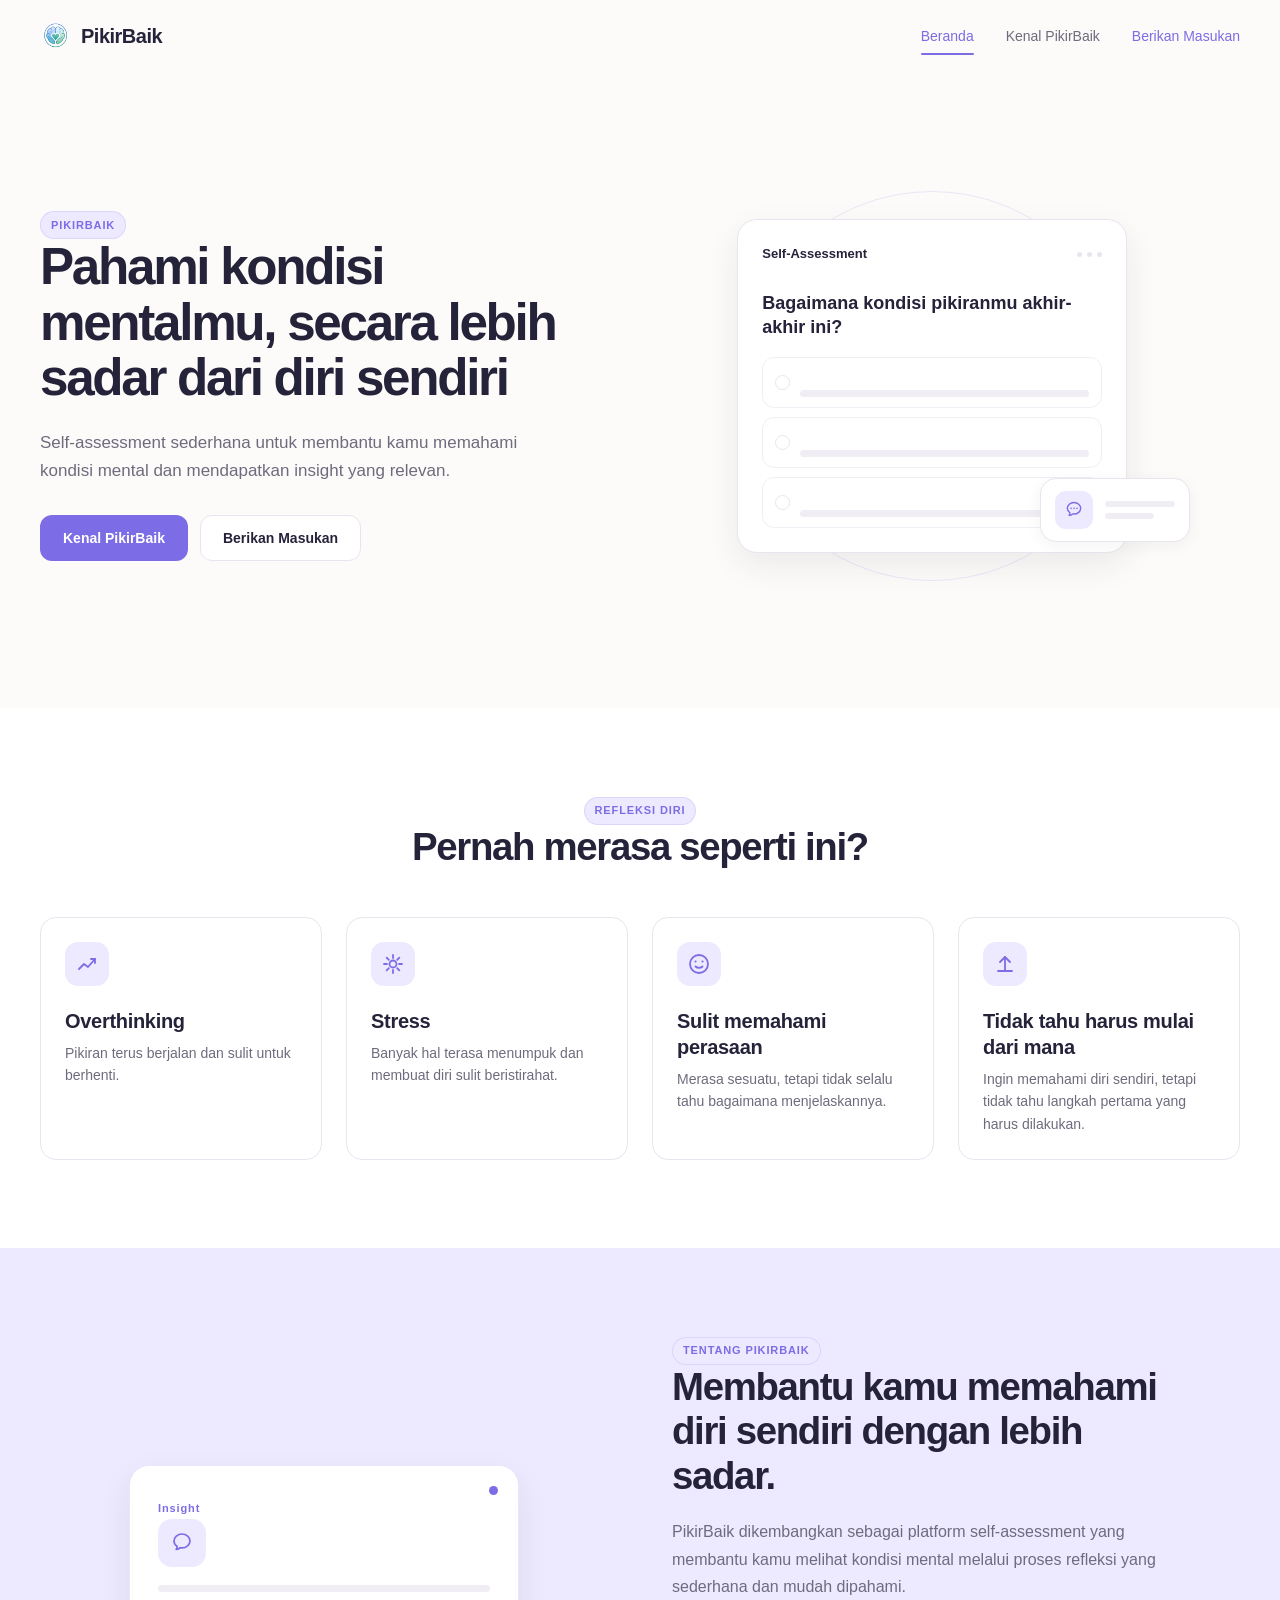
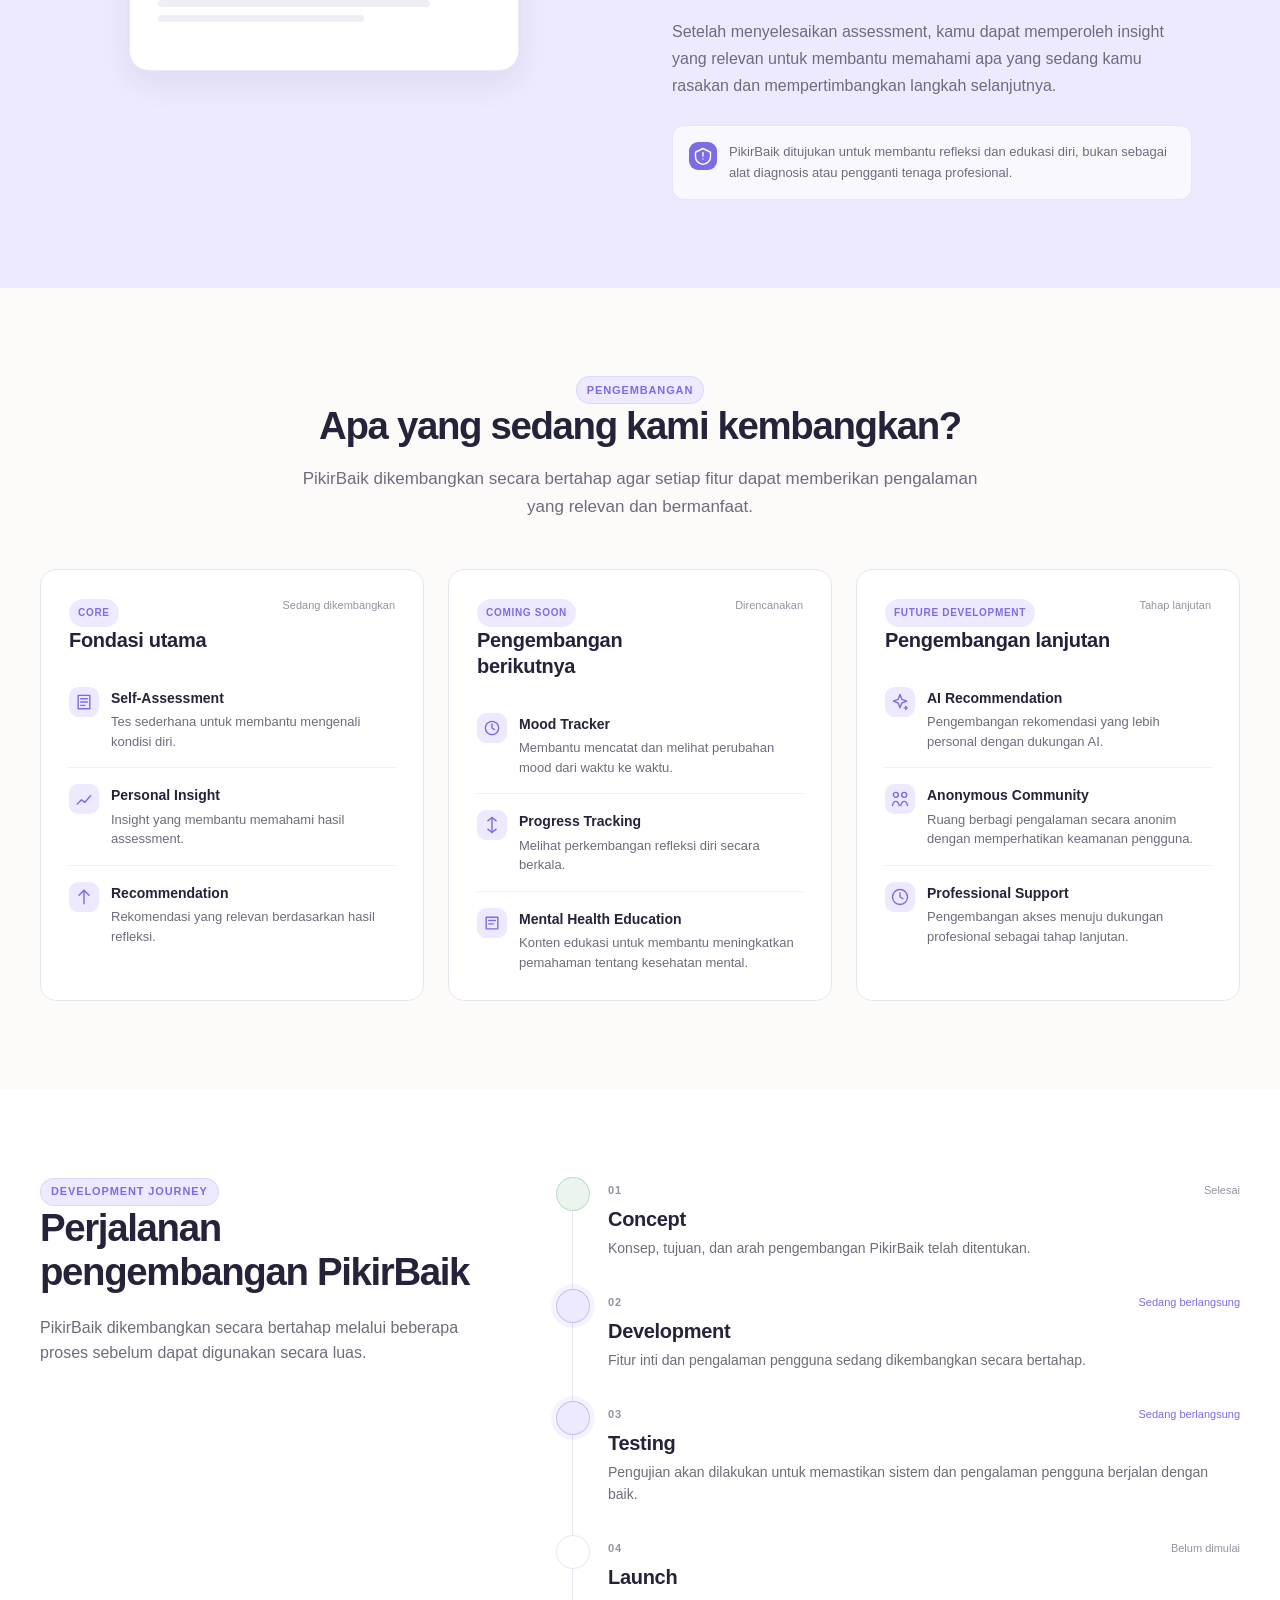
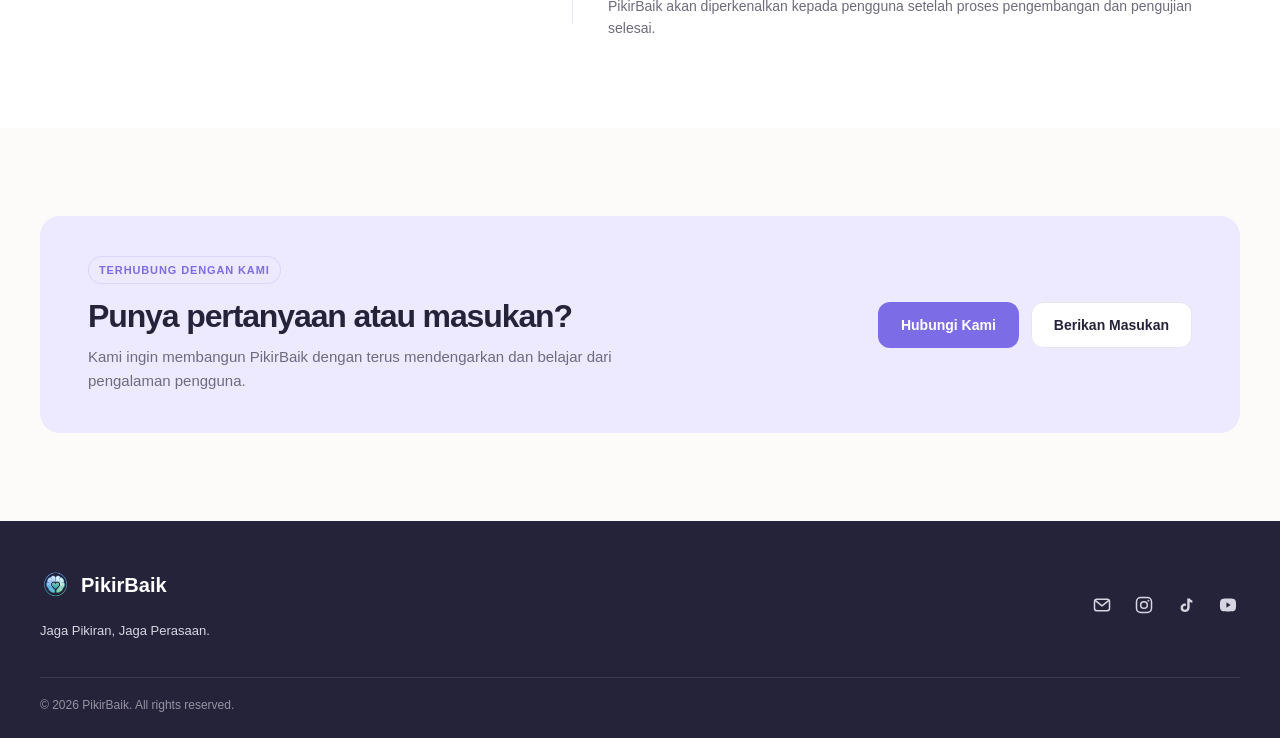
==== commit 5b63f891: "Update index.html" ====
--- a/index.html
+++ b/index.html
@@ -69,7 +69,7 @@
             <!-- Brand -->
             <a
                 class="navbar-brand"
-                href="index.html"
+                href="./"
                 aria-label="PikirBaik — Beranda"
             >
                 <span
@@ -95,7 +95,7 @@
 
                 <a
                     class="nav-link active"
-                    href="index.html"
+                    href="./"
                     aria-current="page"
                 >
                     Beranda
@@ -146,7 +146,7 @@
 
                 <a
                     class="mobile-nav-link active"
-                    href="index.html"
+                    href="./"
                     aria-current="page"
                 >
                     Beranda
@@ -1541,7 +1541,7 @@
 
                 <a
                     class="footer-brand-link"
-                    href="index.html"
+                    href="./"
                     aria-label="PikirBaik — Beranda"
                 >
 
@@ -2030,4 +2030,4 @@
     <script src="js/modal.js"></script>
 
 </body>
-</html>+</html>
--- a/css/style.css
+++ b/css/style.css
@@ -0,0 +1,2948 @@
+/* =========================================================
+   PIKIRBAIK
+   Main Stylesheet
+   Used by:
+   - index.html
+   - kenal-pikirbaik.html
+   - feedback.html
+========================================================= */
+
+
+/* =========================================================
+   01. DESIGN TOKENS
+========================================================= */
+
+:root {
+    /* Colors */
+    --color-primary: #7C6CE5;
+    --color-primary-dark: #6858D3;
+    --color-primary-light: #EDEAFF;
+
+    --color-background: #FCFBF9;
+    --color-white: #FFFFFF;
+    --color-surface: #F8F7FC;
+
+    --color-text: #25233A;
+    --color-text-secondary: #6F6B7D;
+    --color-text-muted: #9692A3;
+
+    --color-border: #E8E5EE;
+    --color-border-light: #F0EEF4;
+
+    --color-footer: #25233A;
+    --color-footer-text: #D8D5E2;
+
+    --color-success: #5E9F7A;
+    --color-success-light: #EAF5EE;
+
+    --color-warning: #C99A4A;
+    --color-warning-light: #FBF3E4;
+
+    /* Typography */
+    --font-primary: "Inter", sans-serif;
+
+    /* Radius */
+    --radius-sm: 8px;
+    --radius-md: 12px;
+    --radius-lg: 16px;
+    --radius-xl: 20px;
+    --radius-pill: 999px;
+
+    /* Shadows */
+    --shadow-sm: 0 4px 16px rgba(37, 35, 58, 0.05);
+    --shadow-md: 0 12px 32px rgba(37, 35, 58, 0.08);
+    --shadow-modal: 0 24px 70px rgba(37, 35, 58, 0.16);
+
+    /* Layout */
+    --container-width: 1200px;
+    --header-height: 72px;
+
+    /* Transition */
+    --transition-fast: 180ms ease;
+    --transition-normal: 280ms ease;
+    --transition-slow: 500ms ease;
+}
+
+
+/* =========================================================
+   02. RESET
+========================================================= */
+
+*,
+*::before,
+*::after {
+    box-sizing: border-box;
+}
+
+html {
+    margin: 0;
+    padding: 0;
+    scroll-behavior: smooth;
+    scroll-padding-top: calc(var(--header-height) + 16px);
+}
+
+body {
+    margin: 0;
+    padding: 0;
+
+    background: var(--color-background);
+    color: var(--color-text);
+
+    font-family: var(--font-primary);
+    font-size: 16px;
+    line-height: 1.6;
+
+    -webkit-font-smoothing: antialiased;
+    -moz-osx-font-smoothing: grayscale;
+
+    overflow-x: hidden;
+}
+
+body.mobile-nav-open,
+body.modal-open {
+    overflow: hidden;
+}
+
+img,
+svg {
+    display: block;
+    max-width: 100%;
+}
+
+button,
+input,
+textarea,
+select {
+    font: inherit;
+}
+
+button {
+    border: 0;
+}
+
+a {
+    color: inherit;
+    text-decoration: none;
+}
+
+p,
+h1,
+h2,
+h3,
+h4 {
+    margin-top: 0;
+}
+
+p:last-child {
+    margin-bottom: 0;
+}
+
+
+/* =========================================================
+   03. ACCESSIBILITY
+========================================================= */
+
+button,
+a {
+    -webkit-tap-highlight-color: transparent;
+}
+
+:focus-visible {
+    outline: 2px solid var(--color-primary);
+    outline-offset: 3px;
+}
+
+.sr-only {
+    position: absolute;
+    width: 1px;
+    height: 1px;
+    padding: 0;
+    margin: -1px;
+    overflow: hidden;
+    clip: rect(0, 0, 0, 0);
+    white-space: nowrap;
+    border: 0;
+}
+
+
+/* =========================================================
+   04. CONTAINER & GLOBAL LAYOUT
+========================================================= */
+
+.container {
+    width: min(
+        calc(100% - 40px),
+        var(--container-width)
+    );
+
+    margin-inline: auto;
+}
+
+.section {
+    padding: 88px 0;
+}
+
+
+/* =========================================================
+   05. TYPOGRAPHY
+========================================================= */
+
+h1,
+h2,
+h3,
+h4 {
+    color: var(--color-text);
+}
+
+h1 {
+    margin-bottom: 24px;
+
+    font-size: clamp(42px, 4vw, 56px);
+    font-weight: 700;
+    line-height: 1.08;
+    letter-spacing: -0.045em;
+}
+
+h2 {
+    margin-bottom: 20px;
+
+    font-size: clamp(32px, 3vw, 40px);
+    font-weight: 700;
+    line-height: 1.16;
+    letter-spacing: -0.035em;
+}
+
+h3 {
+    margin-bottom: 10px;
+
+    font-size: 20px;
+    font-weight: 600;
+    line-height: 1.3;
+    letter-spacing: -0.015em;
+}
+
+p {
+    color: var(--color-text-secondary);
+}
+
+
+/* =========================================================
+   06. SECTION HEADING
+========================================================= */
+
+.section-heading {
+    max-width: 760px;
+    margin-bottom: 48px;
+}
+
+.section-heading.centered {
+    margin-inline: auto;
+    text-align: center;
+}
+
+.section-heading h2 {
+    margin-bottom: 16px;
+}
+
+.section-heading p {
+    max-width: 700px;
+    margin-bottom: 0;
+
+    font-size: 17px;
+    line-height: 1.65;
+}
+
+.section-heading.centered p {
+    margin-inline: auto;
+}
+
+
+/* =========================================================
+   07. BADGE
+========================================================= */
+
+.section-badge {
+    display: inline-flex;
+    align-items: center;
+
+    min-height: 28px;
+    padding: 6px 10px;
+
+    border: 1px solid rgba(124, 108, 229, 0.16);
+    border-radius: var(--radius-pill);
+
+    background: var(--color-primary-light);
+    color: var(--color-primary);
+
+    font-size: 11px;
+    font-weight: 700;
+    line-height: 1;
+    letter-spacing: 0.08em;
+}
+
+
+/* =========================================================
+   08. BUTTONS
+========================================================= */
+
+.btn {
+    display: inline-flex;
+    align-items: center;
+    justify-content: center;
+
+    min-height: 46px;
+    padding: 12px 22px;
+
+    border: 1px solid transparent;
+    border-radius: var(--radius-md);
+
+    font-size: 14px;
+    font-weight: 600;
+    line-height: 1;
+
+    cursor: pointer;
+
+    transition:
+        background-color var(--transition-fast),
+        color var(--transition-fast),
+        border-color var(--transition-fast),
+        transform var(--transition-fast),
+        box-shadow var(--transition-fast);
+}
+
+.btn:hover {
+    transform: translateY(-1px);
+}
+
+.btn:active {
+    transform: translateY(0);
+}
+
+.btn-primary {
+    background: var(--color-primary);
+    color: var(--color-white);
+}
+
+.btn-primary:hover {
+    background: var(--color-primary-dark);
+    box-shadow: var(--shadow-sm);
+}
+
+.btn-secondary {
+    border-color: var(--color-border);
+    background: var(--color-white);
+    color: var(--color-text);
+}
+
+.btn-secondary:hover {
+    border-color: rgba(124, 108, 229, 0.35);
+    background: var(--color-primary-light);
+    color: var(--color-primary-dark);
+}
+
+
+/* =========================================================
+   09. HEADER & NAVBAR
+========================================================= */
+
+.site-header {
+    position: sticky;
+    top: 0;
+    z-index: 1000;
+
+    height: var(--header-height);
+
+    background: rgba(252, 251, 249, 0.96);
+
+    transition:
+        background-color var(--transition-normal),
+        box-shadow var(--transition-normal),
+        border-color var(--transition-normal);
+}
+
+.site-header.scrolled {
+    border-bottom: 1px solid rgba(232, 229, 238, 0.9);
+    background: rgba(255, 255, 255, 0.92);
+
+    box-shadow: 0 4px 20px rgba(37, 35, 58, 0.04);
+
+    backdrop-filter: blur(12px);
+    -webkit-backdrop-filter: blur(12px);
+}
+
+.navbar {
+    position: relative;
+
+    display: flex;
+    align-items: center;
+    justify-content: space-between;
+
+    height: var(--header-height);
+}
+
+.navbar-brand {
+    display: inline-flex;
+    align-items: center;
+    gap: 9px;
+
+    color: var(--color-text);
+
+    font-size: 20px;
+    font-weight: 700;
+    letter-spacing: -0.025em;
+}
+
+.navbar-logo {
+    display: inline-flex;
+    align-items: center;
+    justify-content: center;
+
+    width: 32px;
+    height: 32px;
+
+    color: var(--color-primary);
+}
+
+.navbar-brand-text {
+    line-height: 1;
+}
+
+.desktop-nav {
+    display: flex;
+    align-items: center;
+    gap: 32px;
+}
+
+.nav-link {
+    position: relative;
+
+    display: inline-flex;
+    align-items: center;
+
+    min-height: 44px;
+
+    color: var(--color-text-secondary);
+
+    font-size: 14px;
+    font-weight: 500;
+
+    transition:
+        color var(--transition-fast);
+}
+
+.nav-link:hover,
+.nav-link.active {
+    color: var(--color-primary);
+}
+
+.nav-link.active::after {
+    content: "";
+
+    position: absolute;
+    left: 0;
+    right: 0;
+    bottom: 3px;
+
+    height: 2px;
+
+    border-radius: var(--radius-pill);
+
+    background: var(--color-primary);
+}
+
+.nav-link-button {
+    color: var(--color-primary);
+}
+
+
+/* =========================================================
+   10. MOBILE NAVIGATION
+========================================================= */
+
+.mobile-menu-toggle {
+    display: none;
+
+    align-items: center;
+    justify-content: center;
+    flex-direction: column;
+    gap: 5px;
+
+    width: 44px;
+    height: 44px;
+
+    padding: 0;
+
+    border-radius: var(--radius-md);
+    background: transparent;
+
+    cursor: pointer;
+}
+
+.mobile-menu-toggle span {
+    display: block;
+
+    width: 21px;
+    height: 2px;
+
+    border-radius: var(--radius-pill);
+
+    background: var(--color-text);
+
+    transition:
+        transform var(--transition-fast),
+        opacity var(--transition-fast);
+}
+
+.mobile-menu-toggle.is-active span:nth-child(1) {
+    transform: translateY(7px) rotate(45deg);
+}
+
+.mobile-menu-toggle.is-active span:nth-child(2) {
+    opacity: 0;
+}
+
+.mobile-menu-toggle.is-active span:nth-child(3) {
+    transform: translateY(-7px) rotate(-45deg);
+}
+
+.mobile-nav {
+    display: none;
+}
+
+
+/* =========================================================
+   11. HERO
+========================================================= */
+
+.hero {
+    position: relative;
+
+    padding: 64px 0 72px;
+
+    background: var(--color-background);
+
+    overflow: hidden;
+}
+
+.hero-grid {
+    display: grid;
+    grid-template-columns: minmax(0, 5.5fr) minmax(0, 6.5fr);
+    align-items: center;
+    gap: 64px;
+
+    min-height: 500px;
+}
+
+.hero-content {
+    position: relative;
+    z-index: 2;
+}
+
+.hero-content h1 {
+    max-width: 540px;
+}
+
+.hero-description {
+    max-width: 480px;
+    margin-bottom: 30px;
+
+    font-size: 17px;
+    line-height: 1.65;
+}
+
+.hero-actions {
+    display: flex;
+    align-items: center;
+    flex-wrap: wrap;
+    gap: 12px;
+}
+
+.hero-visual {
+    display: flex;
+    align-items: center;
+    justify-content: center;
+
+    min-width: 0;
+}
+
+.hero-illustration {
+    position: relative;
+
+    width: min(100%, 560px);
+    min-height: 380px;
+
+    display: flex;
+    align-items: center;
+    justify-content: center;
+}
+
+
+/* =========================================================
+   12. HERO UI — SHARED
+========================================================= */
+
+.hero-orbit,
+.hero-ui-card,
+.hero-floating-card {
+    position: absolute;
+}
+
+.hero-orbit {
+    border: 1px solid rgba(124, 108, 229, 0.15);
+    border-radius: 50%;
+}
+
+.hero-orbit-one {
+    width: 390px;
+    height: 390px;
+}
+
+.hero-orbit-two {
+    width: 300px;
+    height: 300px;
+}
+
+.hero-ui-card {
+    width: min(390px, 72%);
+    padding: 24px;
+
+    border: 1px solid var(--color-border);
+    border-radius: var(--radius-xl);
+
+    background: var(--color-white);
+    box-shadow: var(--shadow-md);
+}
+
+.hero-ui-header {
+    display: flex;
+    align-items: center;
+    justify-content: space-between;
+
+    margin-bottom: 26px;
+}
+
+.hero-ui-title {
+    color: var(--color-text);
+
+    font-size: 13px;
+    font-weight: 600;
+}
+
+.hero-ui-dots {
+    display: flex;
+    gap: 5px;
+}
+
+.hero-ui-dots span {
+    width: 5px;
+    height: 5px;
+
+    border-radius: 50%;
+
+    background: var(--color-border);
+}
+
+.hero-ui-question {
+    margin-bottom: 18px;
+
+    color: var(--color-text);
+
+    font-size: 18px;
+    font-weight: 600;
+    line-height: 1.35;
+}
+
+.hero-ui-question-small {
+    color: var(--color-text-secondary);
+    font-size: 13px;
+}
+
+.hero-ui-options {
+    display: grid;
+    gap: 9px;
+}
+
+.hero-ui-option {
+    display: flex;
+    align-items: center;
+    gap: 10px;
+
+    min-height: 42px;
+    padding: 10px 12px;
+
+    border: 1px solid var(--color-border-light);
+    border-radius: var(--radius-md);
+
+    color: var(--color-text-secondary);
+
+    font-size: 13px;
+}
+
+.hero-ui-option.active {
+    border-color: rgba(124, 108, 229, 0.3);
+    background: var(--color-primary-light);
+    color: var(--color-primary-dark);
+}
+
+.hero-ui-radio {
+    flex: 0 0 auto;
+
+    width: 15px;
+    height: 15px;
+
+    border: 1.5px solid var(--color-border);
+    border-radius: 50%;
+
+    background: var(--color-white);
+}
+
+.hero-ui-option.active .hero-ui-radio {
+    border-color: var(--color-primary);
+
+    box-shadow:
+        inset 0 0 0 4px var(--color-white),
+        0 0 0 1px var(--color-primary);
+}
+
+.hero-ui-line {
+    width: 100%;
+    height: 7px;
+
+    margin-top: 22px;
+
+    border-radius: var(--radius-pill);
+
+    background: var(--color-border-light);
+}
+
+.hero-ui-line.short {
+    width: 65%;
+    margin-top: 8px;
+}
+
+.hero-floating-card {
+    right: 4%;
+    bottom: 9%;
+
+    display: flex;
+    align-items: center;
+    gap: 12px;
+
+    min-width: 150px;
+    padding: 12px 14px;
+
+    border: 1px solid var(--color-border);
+    border-radius: var(--radius-lg);
+
+    background: var(--color-white);
+    box-shadow: var(--shadow-sm);
+}
+
+.hero-floating-icon {
+    display: flex;
+    align-items: center;
+    justify-content: center;
+
+    width: 38px;
+    height: 38px;
+
+    border-radius: 11px;
+
+    background: var(--color-primary-light);
+    color: var(--color-primary);
+}
+
+.hero-floating-lines {
+    display: grid;
+    gap: 6px;
+    width: 70px;
+}
+
+.hero-floating-lines span {
+    display: block;
+
+    width: 100%;
+    height: 6px;
+
+    border-radius: var(--radius-pill);
+
+    background: var(--color-border-light);
+}
+
+.hero-floating-lines span:last-child {
+    width: 70%;
+}
+
+
+/* =========================================================
+   13. PROBLEM SECTION
+========================================================= */
+
+.problem-section {
+    background: var(--color-white);
+}
+
+.problem-grid {
+    display: grid;
+    grid-template-columns: repeat(4, minmax(0, 1fr));
+    gap: 24px;
+}
+
+.problem-card {
+    min-height: 190px;
+    padding: 24px;
+
+    border: 1px solid var(--color-border);
+    border-radius: var(--radius-lg);
+
+    background: var(--color-white);
+
+    transition:
+        transform var(--transition-fast),
+        border-color var(--transition-fast),
+        box-shadow var(--transition-fast);
+}
+
+.problem-card:hover {
+    transform: translateY(-3px);
+
+    border-color: rgba(124, 108, 229, 0.24);
+
+    box-shadow: var(--shadow-sm);
+}
+
+.problem-icon {
+    display: flex;
+    align-items: center;
+    justify-content: center;
+
+    width: 44px;
+    height: 44px;
+
+    margin-bottom: 22px;
+
+    border-radius: 13px;
+
+    background: var(--color-primary-light);
+    color: var(--color-primary);
+
+    font-size: 15px;
+    font-weight: 700;
+}
+
+.problem-card h3 {
+    margin-bottom: 8px;
+}
+
+.problem-card p {
+    margin-bottom: 0;
+
+    font-size: 14px;
+    line-height: 1.6;
+}
+
+
+/* =========================================================
+   14. SOLUTION SECTION
+========================================================= */
+
+.solution-section {
+    background: var(--color-primary-light);
+}
+
+.solution-grid {
+    display: grid;
+    grid-template-columns: minmax(0, 1fr) minmax(0, 1fr);
+    align-items: center;
+    gap: 64px;
+}
+
+.solution-visual {
+    display: flex;
+    align-items: center;
+    justify-content: center;
+
+    min-width: 0;
+}
+
+.solution-illustration {
+    position: relative;
+
+    width: min(100%, 540px);
+    min-height: 360px;
+
+    display: flex;
+    align-items: center;
+    justify-content: center;
+}
+
+.solution-card {
+    position: relative;
+
+    width: min(390px, 85%);
+    padding: 28px;
+
+    border: 1px solid rgba(124, 108, 229, 0.16);
+    border-radius: var(--radius-xl);
+
+    background: var(--color-white);
+    box-shadow: var(--shadow-md);
+}
+
+.solution-card-dot {
+    position: absolute;
+    top: 20px;
+    right: 20px;
+
+    width: 9px;
+    height: 9px;
+
+    border-radius: 50%;
+
+    background: var(--color-primary);
+}
+
+.solution-card-label {
+    margin-bottom: 12px;
+
+    color: var(--color-primary);
+
+    font-size: 11px;
+    font-weight: 700;
+    letter-spacing: 0.08em;
+}
+
+.solution-card-content {
+    margin-bottom: 20px;
+
+    color: var(--color-text);
+
+    font-size: 22px;
+    font-weight: 600;
+    line-height: 1.3;
+}
+
+.solution-card-icon {
+    display: flex;
+    align-items: center;
+    justify-content: center;
+
+    width: 48px;
+    height: 48px;
+
+    margin-bottom: 18px;
+
+    border-radius: 14px;
+
+    background: var(--color-primary-light);
+    color: var(--color-primary);
+}
+
+.solution-card-lines {
+    display: grid;
+    gap: 8px;
+}
+
+.solution-card-lines span {
+    display: block;
+
+    width: 100%;
+    height: 7px;
+
+    border-radius: var(--radius-pill);
+
+    background: var(--color-border-light);
+}
+
+.solution-card-lines span:nth-child(2) {
+    width: 82%;
+}
+
+.solution-card-lines span:nth-child(3) {
+    width: 62%;
+}
+
+.solution-content {
+    max-width: 520px;
+}
+
+.solution-content h2 {
+    margin-bottom: 20px;
+}
+
+.solution-content > p {
+    margin-bottom: 18px;
+
+    font-size: 16px;
+    line-height: 1.7;
+}
+
+.disclaimer {
+    display: flex;
+    align-items: flex-start;
+    gap: 12px;
+
+    margin-top: 26px;
+    padding: 16px;
+
+    border: 1px solid rgba(124, 108, 229, 0.14);
+    border-radius: var(--radius-md);
+
+    background: rgba(255, 255, 255, 0.65);
+}
+
+.disclaimer-icon {
+    flex: 0 0 auto;
+
+    display: flex;
+    align-items: center;
+    justify-content: center;
+
+    width: 28px;
+    height: 28px;
+
+    border-radius: 9px;
+
+    background: var(--color-primary);
+    color: var(--color-white);
+}
+
+.disclaimer p {
+    margin: 0;
+
+    font-size: 13px;
+    line-height: 1.55;
+}
+
+
+/* =========================================================
+   15. FEATURES SECTION
+========================================================= */
+
+.features-section {
+    background: var(--color-background);
+}
+
+.features-grid {
+    display: grid;
+    grid-template-columns: repeat(3, minmax(0, 1fr));
+    gap: 24px;
+}
+
+.feature-group-card {
+    padding: 28px;
+
+    border: 1px solid var(--color-border);
+    border-radius: var(--radius-lg);
+
+    background: var(--color-white);
+}
+
+.feature-group-header {
+    display: flex;
+    align-items: flex-start;
+    justify-content: space-between;
+    gap: 16px;
+
+    margin-bottom: 24px;
+}
+
+.feature-group-badge {
+    display: inline-flex;
+    align-items: center;
+
+    min-height: 26px;
+    padding: 6px 9px;
+
+    border-radius: var(--radius-pill);
+
+    background: var(--color-primary-light);
+    color: var(--color-primary);
+
+    font-size: 10px;
+    font-weight: 700;
+    letter-spacing: 0.07em;
+}
+
+.feature-group-status {
+    color: var(--color-text-muted);
+
+    font-size: 11px;
+    font-weight: 500;
+    line-height: 1.3;
+    text-align: right;
+}
+
+.feature-list {
+    display: grid;
+    margin: 0;
+    padding: 0;
+
+    list-style: none;
+}
+
+.feature-item {
+    display: flex;
+    align-items: flex-start;
+    gap: 12px;
+
+    padding: 16px 0;
+
+    border-top: 1px solid var(--color-border-light);
+}
+
+.feature-item:first-child {
+    padding-top: 0;
+    border-top: 0;
+}
+
+.feature-item:last-child {
+    padding-bottom: 0;
+}
+
+.feature-item__icon {
+    flex: 0 0 auto;
+
+    display: flex;
+    align-items: center;
+    justify-content: center;
+
+    width: 30px;
+    height: 30px;
+
+    border-radius: 9px;
+
+    background: var(--color-primary-light);
+    color: var(--color-primary);
+
+    font-size: 12px;
+}
+
+.feature-item-title {
+    display: block;
+
+    margin-bottom: 3px;
+
+    color: var(--color-text);
+
+    font-size: 14px;
+    font-weight: 600;
+}
+
+.feature-item-description {
+    display: block;
+
+    color: var(--color-text-secondary);
+
+    font-size: 13px;
+    line-height: 1.5;
+}
+
+
+/* =========================================================
+   16. DEVELOPMENT / TIMELINE
+========================================================= */
+
+.development-section {
+    background: var(--color-white);
+}
+
+.development-layout {
+    display: grid;
+    grid-template-columns: 0.8fr 1.2fr;
+    gap: 60px;
+    align-items: start;
+}
+
+.development-intro {
+    max-width: 430px;
+}
+
+.development-timeline {
+    position: relative;
+
+    display: grid;
+    gap: 0;
+}
+
+.development-timeline::before {
+    content: "";
+
+    position: absolute;
+    left: 16px;
+    top: 16px;
+    bottom: 16px;
+
+    width: 1px;
+
+    background: var(--color-border);
+}
+
+.development-item {
+    position: relative;
+
+    display: grid;
+    grid-template-columns: 34px minmax(0, 1fr);
+    gap: 18px;
+
+    padding-bottom: 30px;
+}
+
+.development-item:last-child {
+    padding-bottom: 0;
+}
+
+.development-node {
+    position: relative;
+    z-index: 2;
+
+    display: flex;
+    align-items: center;
+    justify-content: center;
+
+    width: 34px;
+    height: 34px;
+
+    border: 1px solid var(--color-border);
+    border-radius: 50%;
+
+    background: var(--color-white);
+
+    color: var(--color-text-muted);
+
+    font-size: 11px;
+    font-weight: 700;
+}
+
+.development-item.completed .development-node {
+    border-color: rgba(94, 159, 122, 0.3);
+    background: var(--color-success-light);
+    color: var(--color-success);
+}
+
+.development-item.active .development-node {
+    border-color: rgba(124, 108, 229, 0.35);
+    background: var(--color-primary-light);
+    color: var(--color-primary);
+
+    box-shadow: 0 0 0 5px rgba(124, 108, 229, 0.08);
+}
+
+.development-item-content {
+    padding-top: 5px;
+}
+
+.development-item-header {
+    display: flex;
+    align-items: center;
+    justify-content: space-between;
+    gap: 16px;
+
+    margin-bottom: 6px;
+}
+
+.development-item-number {
+    color: var(--color-text-muted);
+
+    font-size: 11px;
+    font-weight: 700;
+    letter-spacing: 0.08em;
+}
+
+.development-item-status {
+    color: var(--color-text-muted);
+
+    font-size: 11px;
+    font-weight: 500;
+}
+
+.development-item.active .development-item-status {
+    color: var(--color-primary);
+}
+
+.development-item-content h3 {
+    margin-bottom: 5px;
+}
+
+.development-item-content p {
+    margin-bottom: 0;
+
+    font-size: 14px;
+    line-height: 1.6;
+}
+
+
+/* =========================================================
+   17. CTA
+========================================================= */
+
+.cta-section {
+    background: var(--color-background);
+}
+
+.cta-card {
+    position: relative;
+
+    display: flex;
+    align-items: center;
+    justify-content: space-between;
+    gap: 40px;
+
+    min-height: 180px;
+    padding: 40px 48px;
+
+    border-radius: var(--radius-xl);
+
+    background: var(--color-primary-light);
+
+    overflow: hidden;
+}
+
+.cta-content {
+    position: relative;
+    z-index: 2;
+
+    max-width: 650px;
+}
+
+.cta-content .section-badge {
+    margin-bottom: 14px;
+}
+
+.cta-content h2 {
+    margin-bottom: 10px;
+
+    font-size: 32px;
+}
+
+.cta-content p {
+    margin-bottom: 0;
+
+    max-width: 580px;
+
+    font-size: 15px;
+    line-height: 1.6;
+}
+
+.cta-actions {
+    position: relative;
+    z-index: 2;
+
+    display: flex;
+    align-items: center;
+    flex-wrap: wrap;
+    gap: 12px;
+}
+
+.cta-card__decoration,
+.cta-decoration {
+    position: absolute;
+
+    pointer-events: none;
+
+    border: 1px solid rgba(124, 108, 229, 0.13);
+    border-radius: 50%;
+}
+
+.cta-decoration-one {
+    width: 210px;
+    height: 210px;
+
+    right: -70px;
+    top: -90px;
+}
+
+.cta-decoration-two {
+    width: 140px;
+    height: 140px;
+
+    right: 110px;
+    bottom: -95px;
+}
+
+
+/* =========================================================
+   18. FOOTER
+========================================================= */
+
+.site-footer,
+.footer {
+    background: var(--color-footer);
+    color: var(--color-footer-text);
+}
+
+.footer-content {
+    display: flex;
+    align-items: center;
+    justify-content: space-between;
+    gap: 40px;
+
+    padding-top: 48px;
+    padding-bottom: 36px;
+}
+
+.footer-brand {
+    min-width: 0;
+}
+
+.footer-brand-link {
+    display: inline-flex;
+    align-items: center;
+    gap: 9px;
+
+    color: var(--color-white);
+
+    font-size: 20px;
+    font-weight: 700;
+}
+
+.footer-logo {
+    display: inline-flex;
+
+    width: 32px;
+    height: 32px;
+
+    color: var(--color-primary);
+}
+
+.footer-tagline {
+    margin: 12px 0 0;
+
+    color: var(--color-footer-text);
+
+    font-size: 13px;
+    line-height: 1.5;
+}
+
+.footer-social {
+    display: flex;
+    align-items: center;
+    justify-content: flex-end;
+    gap: 18px;
+    flex-shrink: 0;
+}
+
+.footer-social-link {
+    display: inline-flex;
+    align-items: center;
+    justify-content: center;
+
+    width: 24px;
+    height: 24px;
+    padding: 0;
+
+    color: var(--color-footer-text);
+
+    text-decoration: none;
+
+    transition:
+        color var(--transition-fast),
+        transform var(--transition-fast);
+}
+
+.footer-social-link svg {
+    display: block;
+
+    width: 20px;
+    height: 20px;
+}
+
+.footer-social-link:hover {
+    color: var(--color-white);
+    transform: translateY(-2px);
+}
+
+.footer-social-link:focus-visible {
+    outline: 2px solid var(--color-primary);
+    outline-offset: 3px;
+    border-radius: 4px;
+}
+
+.footer-bottom {
+    padding-top: 18px;
+    padding-bottom: 24px;
+
+    border-top: 1px solid rgba(255, 255, 255, 0.1);
+}
+
+.footer-bottom p {
+    margin: 0;
+
+    color: var(--color-text-muted);
+
+    font-size: 12px;
+    line-height: 1.5;
+}
+
+
+/* =========================================================
+   19. CONTACT MODAL
+========================================================= */
+
+.modal {
+    position: fixed;
+    inset: 0;
+    z-index: 2000;
+
+    display: flex;
+    align-items: center;
+    justify-content: center;
+
+    padding: 20px;
+
+    visibility: hidden;
+    opacity: 0;
+
+    pointer-events: none;
+
+    transition:
+        opacity var(--transition-normal),
+        visibility var(--transition-normal);
+}
+
+.modal.is-open {
+    visibility: visible;
+    opacity: 1;
+
+    pointer-events: auto;
+}
+
+.modal-overlay {
+    position: absolute;
+    inset: 0;
+
+    background: rgba(37, 35, 58, 0.45);
+
+    backdrop-filter: blur(5px);
+    -webkit-backdrop-filter: blur(5px);
+}
+
+.modal-container {
+    position: relative;
+    z-index: 2;
+
+    width: min(480px, 100%);
+    max-height: calc(100vh - 40px);
+
+    overflow-y: auto;
+
+    border: 1px solid var(--color-border);
+    border-radius: var(--radius-xl);
+
+    background: var(--color-white);
+
+    box-shadow: var(--shadow-modal);
+
+    transform: translateY(12px);
+
+    transition:
+        transform var(--transition-normal);
+}
+
+.modal.is-open .modal-container {
+    transform: translateY(0);
+}
+
+.modal-header {
+    display: flex;
+    align-items: flex-start;
+    justify-content: space-between;
+    gap: 20px;
+
+    padding: 30px 32px 0;
+}
+
+.modal-header .section-badge {
+    margin-bottom: 12px;
+}
+
+.modal-header h2 {
+    margin-bottom: 0;
+
+    font-size: 28px;
+}
+
+.modal-close {
+    flex: 0 0 auto;
+
+    display: flex;
+    align-items: center;
+    justify-content: center;
+
+    width: 40px;
+    height: 40px;
+
+    border-radius: 10px;
+
+    background: var(--color-surface);
+    color: var(--color-text-secondary);
+
+    cursor: pointer;
+
+    transition:
+        background-color var(--transition-fast),
+        color var(--transition-fast);
+}
+
+.modal-close:hover {
+    background: var(--color-primary-light);
+    color: var(--color-primary);
+}
+
+.modal-body {
+    padding: 24px 32px 32px;
+}
+
+.modal-body > p {
+    margin-bottom: 24px;
+
+    font-size: 14px;
+    line-height: 1.6;
+}
+
+.contact-list {
+    display: grid;
+    gap: 10px;
+}
+
+.contact-item,
+.contact-list-item {
+    display: flex;
+    align-items: center;
+    gap: 13px;
+
+    padding: 13px;
+
+    border: 1px solid var(--color-border-light);
+    border-radius: var(--radius-md);
+
+    background: var(--color-white);
+
+    transition:
+        border-color var(--transition-fast),
+        background-color var(--transition-fast),
+        transform var(--transition-fast);
+}
+
+.contact-item:hover,
+.contact-list-item:hover {
+    transform: translateY(-1px);
+
+    border-color: rgba(124, 108, 229, 0.22);
+    background: var(--color-primary-light);
+}
+
+.contact-item__icon,
+.contact-list-icon {
+    flex: 0 0 auto;
+
+    display: flex;
+    align-items: center;
+    justify-content: center;
+
+    width: 40px;
+    height: 40px;
+
+    border-radius: 11px;
+
+    background: var(--color-primary-light);
+    color: var(--color-primary);
+}
+
+.contact-item__content {
+    display: flex;
+    flex-direction: column;
+    gap: 2px;
+
+    min-width: 0;
+
+    color: var(--color-text-secondary);
+
+    font-size: 13px;
+}
+
+.contact-item__label {
+    color: var(--color-text);
+
+    font-size: 13px;
+    font-weight: 600;
+}
+
+.contact-item__arrow {
+    margin-left: auto;
+
+    color: var(--color-text-muted);
+
+    font-size: 18px;
+
+    transition: transform var(--transition-fast);
+}
+
+.contact-item:hover .contact-item__arrow {
+    transform: translateX(2px);
+}
+
+
+/* =========================================================
+   20. KENAL PIKIRBAIK
+========================================================= */
+
+/*
+   Kenal PikirBaik menggunakan shared components:
+   .hero
+   .problem-section
+   .solution-section
+   .features-section
+   .development-section
+   .cta-section
+
+   Tambahan styling berikut hanya untuk komponen
+   yang spesifik pada halaman tersebut.
+*/
+
+.developer-section {
+    background: var(--color-white);
+}
+
+.developer-role {
+    display: block;
+
+    margin-bottom: 18px;
+
+    color: var(--color-primary);
+
+    font-size: 14px;
+    font-weight: 600;
+}
+
+.why-section {
+    background: var(--color-white);
+}
+
+.process-section {
+    background: var(--color-primary-light);
+}
+
+.vision-section {
+    background: var(--color-background);
+}
+
+.roadmap-section {
+    background: var(--color-background);
+}
+
+
+/* =========================================================
+   21. FEEDBACK PAGE — HERO
+========================================================= */
+
+.feedback-hero {
+    background: var(--color-surface);
+}
+
+.feedback-hero-visual {
+    position: relative;
+
+    width: min(100%, 540px);
+    min-height: 390px;
+
+    display: flex;
+    align-items: center;
+    justify-content: center;
+}
+
+.feedback-orbit {
+    position: absolute;
+
+    border: 1px solid rgba(124, 108, 229, 0.14);
+    border-radius: 50%;
+}
+
+.feedback-orbit-one {
+    width: 390px;
+    height: 390px;
+}
+
+.feedback-orbit-two {
+    width: 300px;
+    height: 300px;
+}
+
+.feedback-ui-card {
+    position: relative;
+    z-index: 2;
+
+    width: min(390px, 75%);
+    padding: 24px;
+
+    border: 1px solid var(--color-border);
+    border-radius: var(--radius-xl);
+
+    background: var(--color-white);
+
+    box-shadow: var(--shadow-md);
+}
+
+.feedback-ui-header {
+    display: flex;
+    align-items: center;
+    justify-content: space-between;
+
+    margin-bottom: 24px;
+}
+
+.feedback-ui-title {
+    color: var(--color-text);
+
+    font-size: 13px;
+    font-weight: 600;
+}
+
+.feedback-ui-dots {
+    display: flex;
+    gap: 5px;
+}
+
+.feedback-ui-dots span {
+    width: 5px;
+    height: 5px;
+
+    border-radius: 50%;
+
+    background: var(--color-border);
+}
+
+.feedback-ui-question {
+    margin-bottom: 18px;
+
+    color: var(--color-text);
+
+    font-size: 18px;
+    font-weight: 600;
+    line-height: 1.35;
+}
+
+.feedback-ui-options {
+    display: grid;
+    gap: 9px;
+}
+
+.feedback-ui-option {
+    display: flex;
+    align-items: center;
+    gap: 10px;
+
+    min-height: 42px;
+    padding: 10px 12px;
+
+    border: 1px solid var(--color-border-light);
+    border-radius: var(--radius-md);
+
+    color: var(--color-text-secondary);
+
+    font-size: 13px;
+}
+
+.feedback-ui-option.active {
+    border-color: rgba(124, 108, 229, 0.28);
+    background: var(--color-primary-light);
+    color: var(--color-primary-dark);
+}
+
+.feedback-ui-radio {
+    flex: 0 0 auto;
+
+    width: 15px;
+    height: 15px;
+
+    border: 1.5px solid var(--color-border);
+    border-radius: 50%;
+
+    background: var(--color-white);
+}
+
+.feedback-ui-option.active .feedback-ui-radio {
+    border-color: var(--color-primary);
+
+    box-shadow:
+        inset 0 0 0 4px var(--color-white),
+        0 0 0 1px var(--color-primary);
+}
+
+.feedback-ui-line {
+    width: 100%;
+    height: 7px;
+
+    margin-top: 22px;
+
+    border-radius: var(--radius-pill);
+
+    background: var(--color-border-light);
+}
+
+.feedback-ui-line.short {
+    width: 64%;
+
+    margin-top: 8px;
+}
+
+.feedback-floating-card {
+    position: absolute;
+    z-index: 3;
+
+    right: 2%;
+    bottom: 8%;
+
+    display: flex;
+    align-items: center;
+    gap: 12px;
+
+    min-width: 160px;
+    padding: 12px 14px;
+
+    border: 1px solid var(--color-border);
+    border-radius: var(--radius-lg);
+
+    background: var(--color-white);
+
+    box-shadow: var(--shadow-sm);
+}
+
+.feedback-floating-icon {
+    display: flex;
+    align-items: center;
+    justify-content: center;
+
+    width: 40px;
+    height: 40px;
+
+    border-radius: 11px;
+
+    background: var(--color-primary-light);
+    color: var(--color-primary);
+}
+
+.feedback-floating-lines {
+    display: grid;
+    gap: 6px;
+
+    width: 72px;
+}
+
+.feedback-floating-lines span {
+    display: block;
+
+    width: 100%;
+    height: 6px;
+
+    border-radius: var(--radius-pill);
+
+    background: var(--color-border-light);
+}
+
+.feedback-floating-lines span:last-child {
+    width: 65%;
+}
+
+
+/* =========================================================
+   22. FEEDBACK PAGE — IMPORTANCE
+========================================================= */
+
+.feedback-importance {
+    background: var(--color-white);
+}
+
+.feedback-editorial-grid {
+    display: grid;
+    grid-template-columns: repeat(3, minmax(0, 1fr));
+    gap: 0;
+}
+
+.feedback-editorial-item {
+    display: grid;
+    grid-template-columns: auto minmax(0, 1fr);
+    gap: 20px;
+
+    padding: 0 30px;
+}
+
+.feedback-editorial-item:first-child {
+    padding-left: 0;
+}
+
+.feedback-editorial-item:last-child {
+    padding-right: 0;
+}
+
+.feedback-editorial-item + .feedback-editorial-item {
+    border-left: 1px solid var(--color-border);
+}
+
+.feedback-editorial-number {
+    color: var(--color-primary);
+
+    font-size: 12px;
+    font-weight: 700;
+    letter-spacing: 0.05em;
+}
+
+.feedback-editorial-item h3 {
+    margin-bottom: 8px;
+}
+
+.feedback-editorial-item p {
+    margin-bottom: 0;
+
+    font-size: 14px;
+    line-height: 1.65;
+}
+
+
+/* =========================================================
+   23. FEEDBACK PAGE — TYPES
+========================================================= */
+
+.feedback-types {
+    background: var(--color-background);
+}
+
+.feedback-types-grid {
+    display: grid;
+    grid-template-columns: repeat(2, minmax(0, 1fr));
+    gap: 20px;
+}
+
+.feedback-type-card {
+    display: flex;
+    align-items: flex-start;
+    gap: 18px;
+
+    padding: 24px;
+
+    border: 1px solid var(--color-border);
+    border-radius: var(--radius-lg);
+
+    background: var(--color-white);
+
+    transition:
+        transform var(--transition-fast),
+        border-color var(--transition-fast),
+        box-shadow var(--transition-fast);
+}
+
+.feedback-type-card:hover {
+    transform: translateY(-3px);
+
+    border-color: rgba(124, 108, 229, 0.24);
+
+    box-shadow: var(--shadow-sm);
+}
+
+.feedback-type-icon {
+    flex: 0 0 auto;
+
+    display: flex;
+    align-items: center;
+    justify-content: center;
+
+    width: 48px;
+    height: 48px;
+
+    border-radius: 14px;
+
+    background: var(--color-primary-light);
+    color: var(--color-primary);
+}
+
+.feedback-type-card h3 {
+    margin-bottom: 7px;
+}
+
+.feedback-type-card p {
+    margin-bottom: 0;
+
+    font-size: 14px;
+    line-height: 1.6;
+}
+
+
+/* =========================================================
+   24. FEEDBACK PAGE — CTA
+========================================================= */
+
+.feedback-cta-section {
+    background: var(--color-white);
+}
+
+.feedback-cta-section .cta-card {
+    min-height: 180px;
+}
+
+
+/* =========================================================
+   25. FEEDBACK PAGE — FORM
+========================================================= */
+
+.feedback-form-section {
+    background: var(--color-background);
+}
+
+.feedback-form-section .section-heading {
+    margin-bottom: 40px;
+}
+
+.feedback-form-wrapper {
+    width: 100%;
+
+    overflow: hidden;
+
+    border: 1px solid var(--color-border);
+    border-radius: var(--radius-xl);
+
+    background: var(--color-white);
+
+    box-shadow: var(--shadow-sm);
+}
+
+.feedback-form-wrapper iframe {
+    display: block;
+
+    width: 100%;
+    min-height: 900px;
+
+    border: 0;
+}
+
+.feedback-form-fallback {
+    display: flex;
+    align-items: center;
+    justify-content: space-between;
+    gap: 20px;
+
+    padding: 20px 24px;
+
+    border-top: 1px solid var(--color-border-light);
+
+    background: var(--color-surface);
+}
+
+.feedback-form-fallback p {
+    margin: 0;
+
+    font-size: 13px;
+    line-height: 1.5;
+}
+
+.feedback-form-fallback .btn {
+    flex: 0 0 auto;
+}
+
+
+/* =========================================================
+   26. FEEDBACK PAGE — CLOSING
+========================================================= */
+
+.closing-section {
+    background: var(--color-white);
+}
+
+.closing-section .section-heading {
+    margin-bottom: 0;
+}
+
+.closing-section .section-heading p {
+    max-width: 650px;
+    margin-inline: auto;
+}
+
+
+/* =========================================================
+   27. TABLET
+========================================================= */
+
+@media (max-width: 1100px) {
+
+    .desktop-nav {
+        gap: 24px;
+    }
+
+    .hero-grid {
+        gap: 40px;
+    }
+
+    .solution-grid {
+        gap: 40px;
+    }
+
+    .problem-grid {
+        grid-template-columns: repeat(2, minmax(0, 1fr));
+    }
+
+    .features-grid {
+        grid-template-columns: repeat(2, minmax(0, 1fr));
+    }
+
+    .development-layout {
+        grid-template-columns: 1fr 1.3fr;
+        gap: 40px;
+    }
+
+    .footer-content {
+        gap: 32px;
+    }
+
+    .footer-social {
+        justify-content: flex-end;
+    }
+
+    .feedback-editorial-item {
+        padding-inline: 20px;
+    }
+
+}
+
+
+/* =========================================================
+   28. MOBILE — <= 767PX
+========================================================= */
+
+@media (max-width: 767px) {
+
+    :root {
+        --header-height: 64px;
+    }
+
+    html {
+        scroll-padding-top: calc(var(--header-height) + 12px);
+    }
+
+    body {
+        font-size: 15px;
+    }
+
+    .container {
+        width: min(
+            calc(100% - 40px),
+            var(--container-width)
+        );
+    }
+
+    .section {
+        padding: 64px 0;
+    }
+
+
+    /* ---------------------------------------------
+       Typography
+    --------------------------------------------- */
+
+    h1 {
+        margin-bottom: 18px;
+
+        font-size: clamp(34px, 9vw, 40px);
+        line-height: 1.1;
+        letter-spacing: -0.04em;
+    }
+
+    h2 {
+        margin-bottom: 16px;
+
+        font-size: 30px;
+        line-height: 1.18;
+    }
+
+    h3 {
+        font-size: 19px;
+    }
+
+    .section-heading {
+        margin-bottom: 34px;
+    }
+
+    .section-heading p {
+        font-size: 15px;
+        line-height: 1.6;
+    }
+
+
+    /* ---------------------------------------------
+       Header
+    --------------------------------------------- */
+
+    .site-header {
+        height: var(--header-height);
+    }
+
+    .navbar {
+        height: var(--header-height);
+    }
+
+    .navbar-brand {
+        font-size: 18px;
+    }
+
+    .navbar-logo {
+        width: 28px;
+        height: 28px;
+    }
+
+    .navbar-logo svg {
+        width: 28px;
+        height: 28px;
+    }
+
+    .desktop-nav {
+        display: none;
+    }
+
+    .mobile-menu-toggle {
+        display: flex;
+    }
+
+    .mobile-nav {
+        position: absolute;
+        top: var(--header-height);
+        left: 0;
+        right: 0;
+
+        display: block;
+
+        max-height: 0;
+
+        overflow: hidden;
+
+        border-bottom: 1px solid transparent;
+
+        background: rgba(255, 255, 255, 0.98);
+
+        opacity: 0;
+        visibility: hidden;
+
+        transition:
+            max-height var(--transition-normal),
+            opacity var(--transition-normal),
+            visibility var(--transition-normal),
+            border-color var(--transition-normal);
+    }
+
+    .mobile-nav.is-open {
+        max-height: 320px;
+
+        border-bottom-color: var(--color-border);
+
+        opacity: 1;
+        visibility: visible;
+    }
+
+    .mobile-nav-inner {
+        display: grid;
+
+        padding-top: 8px;
+        padding-bottom: 12px;
+    }
+
+    .mobile-nav-link {
+        display: flex;
+        align-items: center;
+
+        min-height: 48px;
+        padding: 0 4px;
+
+        border-bottom: 1px solid var(--color-border-light);
+
+        color: var(--color-text-secondary);
+
+        font-size: 14px;
+        font-weight: 500;
+    }
+
+    .mobile-nav-link:last-child {
+        border-bottom: 0;
+    }
+
+    .mobile-nav-link.active {
+        color: var(--color-primary);
+        font-weight: 600;
+    }
+
+    .mobile-nav-button {
+        color: var(--color-primary);
+    }
+
+
+    /* ---------------------------------------------
+       Hero
+    --------------------------------------------- */
+
+    .hero {
+        padding: 40px 0 64px;
+    }
+
+    .hero-grid {
+        display: flex;
+        flex-direction: column;
+        align-items: stretch;
+        gap: 38px;
+
+        min-height: 0;
+    }
+
+    .hero-content {
+        order: 1;
+    }
+
+    .hero-description {
+        margin-bottom: 24px;
+
+        font-size: 16px;
+        line-height: 1.6;
+    }
+
+    .hero-actions {
+        display: grid;
+        grid-template-columns: 1fr;
+        gap: 10px;
+    }
+
+    .hero-actions .btn {
+        width: 100%;
+        min-height: 48px;
+    }
+
+    .hero-visual {
+        order: 2;
+    }
+
+    .hero-illustration {
+        min-height: 290px;
+    }
+
+    .hero-orbit-one {
+        width: 290px;
+        height: 290px;
+    }
+
+    .hero-orbit-two {
+        width: 220px;
+        height: 220px;
+    }
+
+    .hero-ui-card {
+        width: min(350px, 82%);
+        padding: 20px;
+    }
+
+    .hero-ui-question {
+        font-size: 16px;
+    }
+
+    .hero-floating-card {
+        right: 1%;
+        bottom: 3%;
+
+        min-width: 135px;
+        padding: 10px 11px;
+    }
+
+
+    /* ---------------------------------------------
+       Problem
+    --------------------------------------------- */
+
+    .problem-grid {
+        grid-template-columns: 1fr;
+        gap: 16px;
+    }
+
+    .problem-card {
+        min-height: 160px;
+        padding: 24px;
+    }
+
+
+    /* ---------------------------------------------
+       Solution
+    --------------------------------------------- */
+
+    .solution-grid {
+        display: flex;
+        flex-direction: column;
+        gap: 36px;
+
+        align-items: stretch;
+    }
+
+    .solution-visual {
+        order: 1;
+    }
+
+    .solution-content {
+        order: 2;
+
+        max-width: none;
+    }
+
+    .solution-illustration {
+        min-height: 270px;
+    }
+
+    .solution-card {
+        width: min(340px, 88%);
+        padding: 22px;
+    }
+
+    .solution-card-content {
+        font-size: 19px;
+    }
+
+    .disclaimer {
+        margin-top: 20px;
+        padding: 14px;
+    }
+
+
+    /* ---------------------------------------------
+       Features
+    --------------------------------------------- */
+
+    .features-grid {
+        grid-template-columns: 1fr;
+        gap: 16px;
+    }
+
+    .feature-group-card {
+        padding: 24px;
+    }
+
+    .feature-group-header {
+        margin-bottom: 22px;
+    }
+
+    .feature-item {
+        padding: 15px 0;
+    }
+
+
+    /* ---------------------------------------------
+       Development
+    --------------------------------------------- */
+
+    .development-layout {
+        display: block;
+    }
+
+    .development-intro {
+        max-width: none;
+        margin-bottom: 38px;
+    }
+
+    .development-timeline::before {
+        left: 15px;
+    }
+
+    .development-item {
+        grid-template-columns: 32px minmax(0, 1fr);
+        gap: 15px;
+
+        padding-bottom: 26px;
+    }
+
+    .development-node {
+        width: 32px;
+        height: 32px;
+    }
+
+    .development-item-header {
+        align-items: flex-start;
+    }
+
+    .development-item-status {
+        text-align: right;
+    }
+
+
+    /* ---------------------------------------------
+       CTA
+    --------------------------------------------- */
+
+    .cta-card {
+        display: block;
+
+        min-height: 0;
+
+        padding: 32px 20px;
+
+        border-radius: var(--radius-xl);
+    }
+
+    .cta-content {
+        max-width: none;
+        margin-bottom: 24px;
+    }
+
+    .cta-content h2 {
+        font-size: 28px;
+    }
+
+    .cta-actions {
+        display: grid;
+        grid-template-columns: 1fr;
+    }
+
+    .cta-actions .btn {
+        width: 100%;
+        min-height: 48px;
+    }
+
+    .cta-decoration-one {
+        width: 160px;
+        height: 160px;
+
+        right: -80px;
+        top: -80px;
+    }
+
+    .cta-decoration-two {
+        width: 110px;
+        height: 110px;
+
+        right: 30px;
+        bottom: -75px;
+    }
+
+
+    /* ---------------------------------------------
+       Footer
+    --------------------------------------------- */
+
+    .footer-content {
+        flex-direction: column;
+        align-items: flex-start;
+        gap: 24px;
+
+        padding-top: 40px;
+        padding-bottom: 30px;
+    }
+
+    .footer-social {
+        justify-content: flex-start;
+        gap: 18px;
+    }
+
+    .footer-social-link {
+        width: 24px;
+        height: 24px;
+    }
+
+    .footer-social-link svg {
+        width: 20px;
+        height: 20px;
+    }
+
+    .footer-bottom {
+        padding-top: 16px;
+        padding-bottom: 22px;
+    }
+
+
+    /* ---------------------------------------------
+       Modal
+    --------------------------------------------- */
+
+    .modal {
+        padding: 16px;
+    }
+
+    .modal-container {
+        width: 100%;
+        max-height: calc(100vh - 32px);
+
+        border-radius: var(--radius-xl);
+    }
+
+    .modal-header {
+        padding: 24px 20px 0;
+    }
+
+    .modal-header h2 {
+        font-size: 25px;
+    }
+
+    .modal-body {
+        padding: 20px;
+    }
+
+    .contact-item,
+    .contact-list-item {
+        padding: 12px;
+    }
+
+
+    /* ---------------------------------------------
+       Feedback Hero
+    --------------------------------------------- */
+
+    .feedback-hero {
+        padding-top: 40px;
+    }
+
+    .feedback-hero-visual {
+        min-height: 290px;
+    }
+
+    .feedback-orbit-one {
+        width: 290px;
+        height: 290px;
+    }
+
+    .feedback-orbit-two {
+        width: 220px;
+        height: 220px;
+    }
+
+    .feedback-ui-card {
+        width: min(340px, 82%);
+        padding: 20px;
+    }
+
+    .feedback-ui-question {
+        font-size: 16px;
+    }
+
+    .feedback-floating-card {
+        right: 0;
+        bottom: 2%;
+
+        min-width: 135px;
+        padding: 10px 11px;
+    }
+
+
+    /* ---------------------------------------------
+       Feedback Importance
+    --------------------------------------------- */
+
+    .feedback-editorial-grid {
+        display: block;
+    }
+
+    .feedback-editorial-item,
+    .feedback-editorial-item:first-child,
+    .feedback-editorial-item:last-child {
+        grid-template-columns: auto minmax(0, 1fr);
+
+        padding: 20px 0;
+    }
+
+    .feedback-editorial-item:first-child {
+        padding-top: 0;
+    }
+
+    .feedback-editorial-item:last-child {
+        padding-bottom: 0;
+    }
+
+    .feedback-editorial-item + .feedback-editorial-item {
+        border-top: 1px solid var(--color-border);
+        border-left: 0;
+    }
+
+
+    /* ---------------------------------------------
+       Feedback Types
+    --------------------------------------------- */
+
+    .feedback-types-grid {
+        grid-template-columns: 1fr;
+        gap: 16px;
+    }
+
+    .feedback-type-card {
+        padding: 20px;
+    }
+
+
+    /* ---------------------------------------------
+       Feedback CTA
+    --------------------------------------------- */
+
+    .feedback-cta-section .cta-card {
+        min-height: 0;
+    }
+
+
+    /* ---------------------------------------------
+       Feedback Form
+    --------------------------------------------- */
+
+    .feedback-form-section .section-heading {
+        margin-bottom: 30px;
+    }
+
+    .feedback-form-wrapper {
+        border-radius: var(--radius-lg);
+    }
+
+    .feedback-form-wrapper iframe {
+        min-height: 850px;
+    }
+
+    .feedback-form-fallback {
+        align-items: stretch;
+        flex-direction: column;
+
+        padding: 18px;
+    }
+
+    .feedback-form-fallback .btn {
+        width: 100%;
+    }
+
+
+    /* ---------------------------------------------
+       Closing
+    --------------------------------------------- */
+
+    .closing-section .section-heading {
+        margin-bottom: 0;
+    }
+
+}
+
+
+/* =========================================================
+   29. SMALL MOBILE — <= 420PX
+========================================================= */
+
+@media (max-width: 420px) {
+
+    .container {
+        width: calc(100% - 40px);
+    }
+
+    .hero {
+        padding-top: 36px;
+    }
+
+    h1 {
+        font-size: 34px;
+    }
+
+    h2 {
+        font-size: 29px;
+    }
+
+    .section {
+        padding: 60px 0;
+    }
+
+    .hero-illustration,
+    .feedback-hero-visual {
+        min-height: 270px;
+    }
+
+    .hero-ui-card,
+    .feedback-ui-card {
+        width: 86%;
+    }
+
+    .hero-floating-card,
+    .feedback-floating-card {
+        transform: scale(0.9);
+        transform-origin: bottom right;
+    }
+
+    .solution-illustration {
+        min-height: 250px;
+    }
+
+    .solution-card {
+        width: 88%;
+    }
+
+    .problem-card {
+        min-height: 0;
+    }
+
+    .cta-card {
+        padding: 30px 20px;
+    }
+
+    .modal {
+        padding: 16px;
+    }
+
+    .modal-header {
+        padding-top: 22px;
+    }
+
+    .modal-body {
+        padding-bottom: 22px;
+    }
+
+}
+
+
+/* =========================================================
+   30. VERY SMALL MOBILE — <= 360PX
+========================================================= */
+
+@media (max-width: 360px) {
+
+    .container {
+        width: calc(100% - 32px);
+    }
+
+    h1 {
+        font-size: 32px;
+    }
+
+    h2 {
+        font-size: 27px;
+    }
+
+    .hero-ui-card,
+    .feedback-ui-card {
+        width: 90%;
+        padding: 17px;
+    }
+
+    .hero-floating-card,
+    .feedback-floating-card {
+        display: none;
+    }
+
+    .feedback-type-card {
+        gap: 13px;
+        padding: 18px;
+    }
+
+    .feedback-type-icon {
+        width: 42px;
+        height: 42px;
+    }
+
+}
+
+
+/* =========================================================
+   31. REDUCED MOTION
+========================================================= */
+
+@media (prefers-reduced-motion: reduce) {
+
+    html {
+        scroll-behavior: auto;
+    }
+
+    *,
+    *::before,
+    *::after {
+        animation-duration: 0.01ms !important;
+        animation-iteration-count: 1 !important;
+        transition-duration: 0.01ms !important;
+        scroll-behavior: auto !important;
+    }
+
+}
